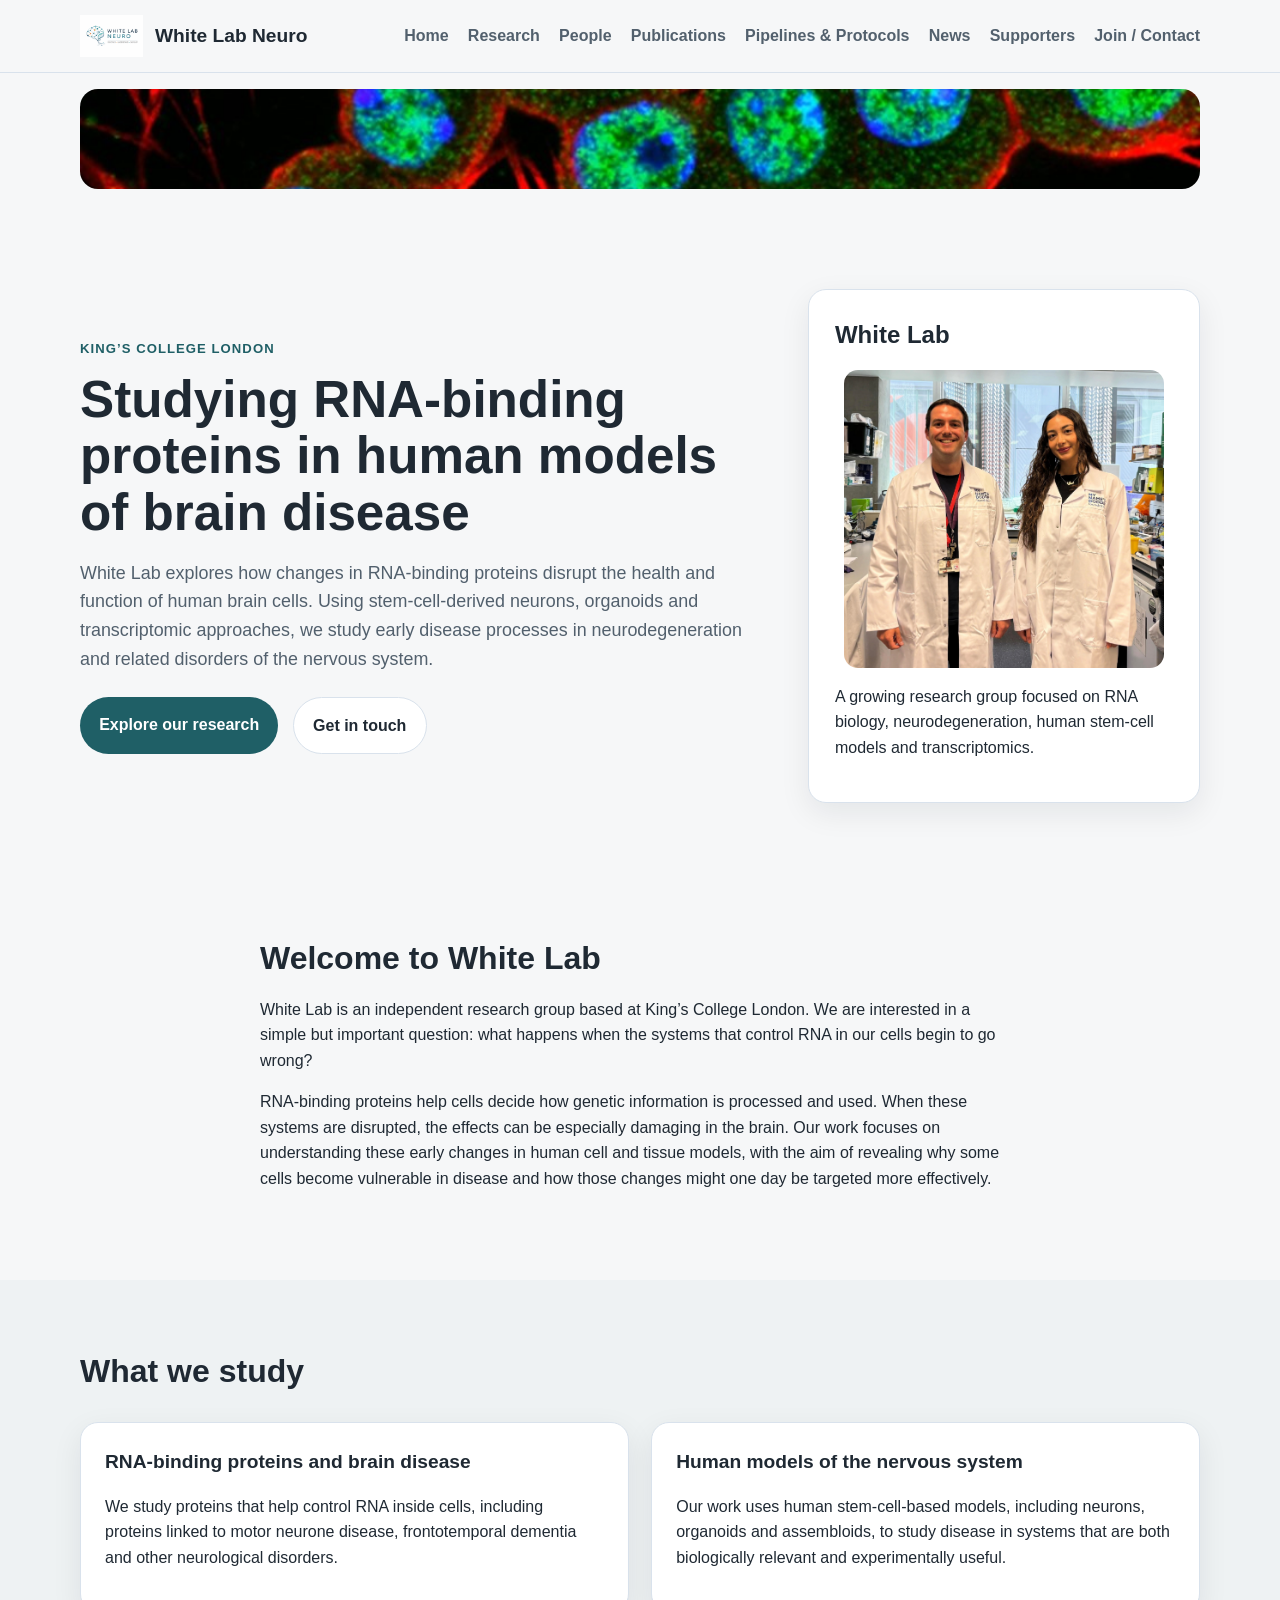
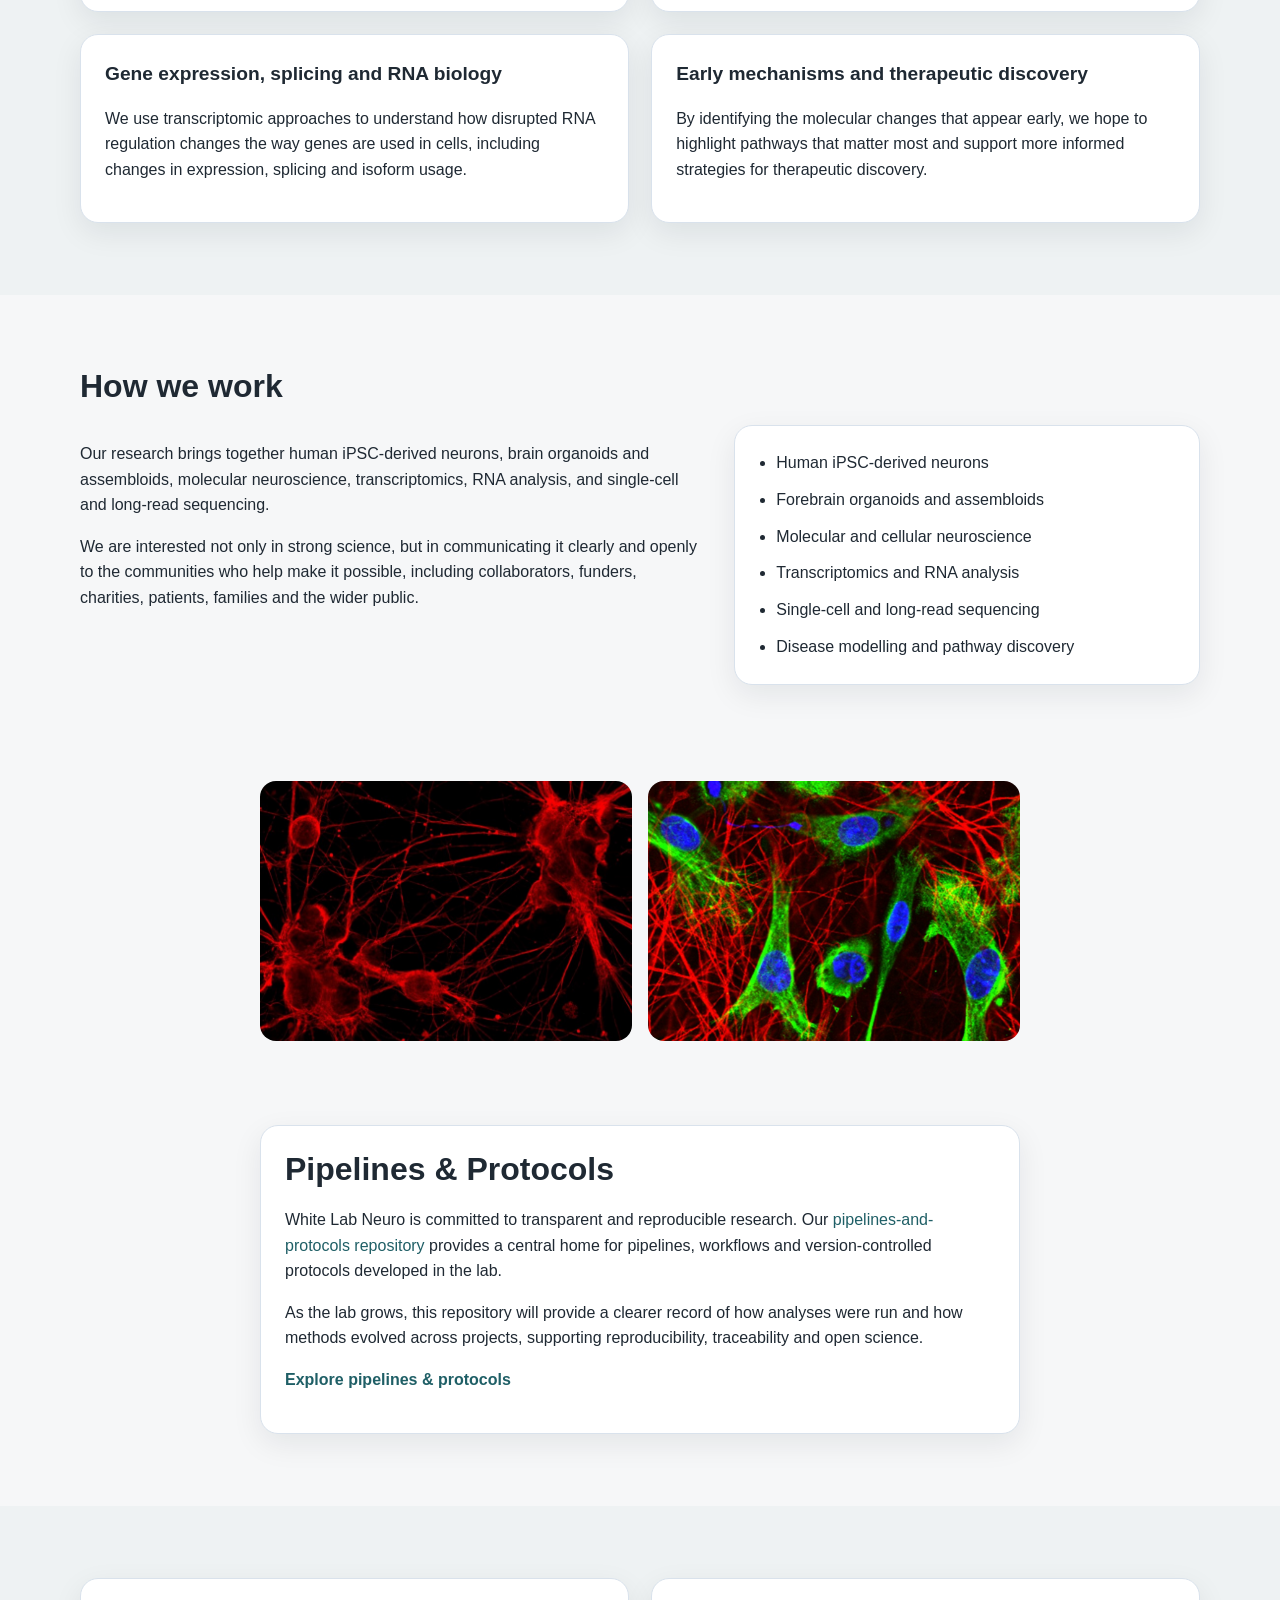
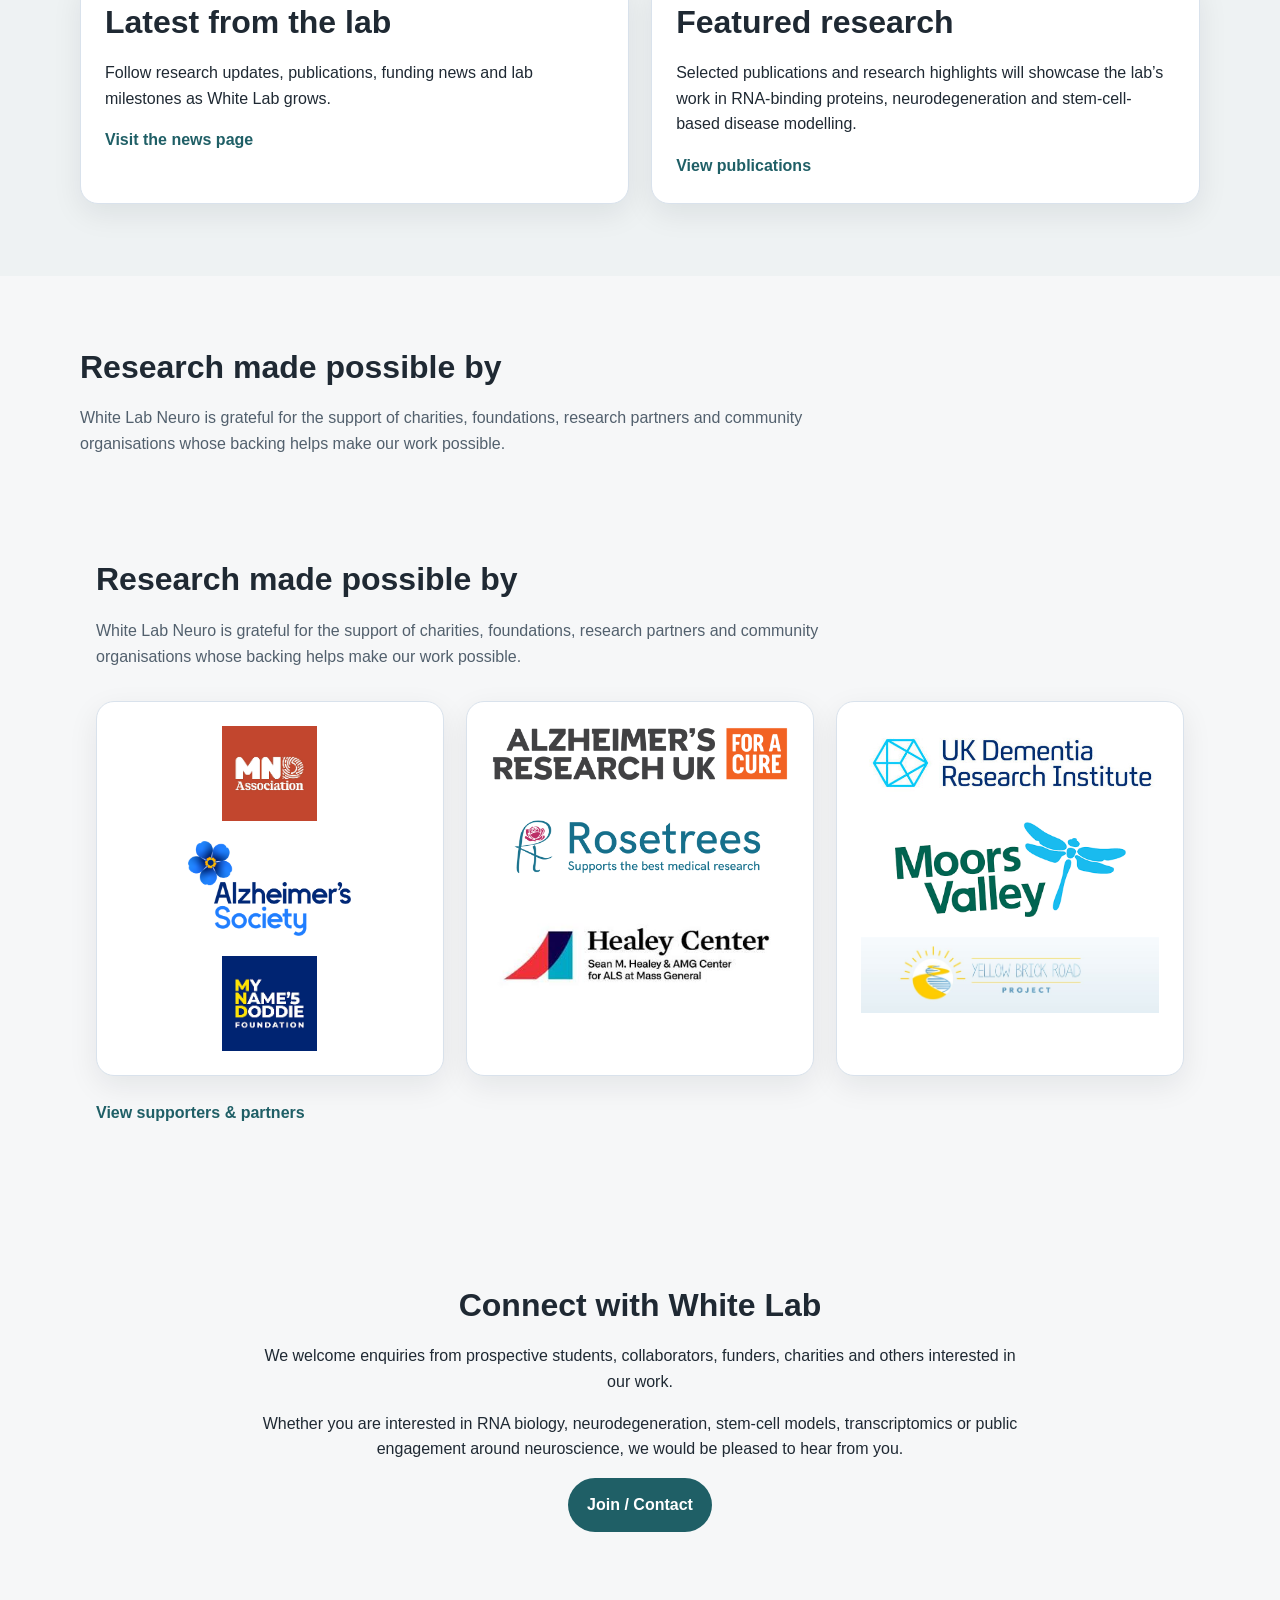
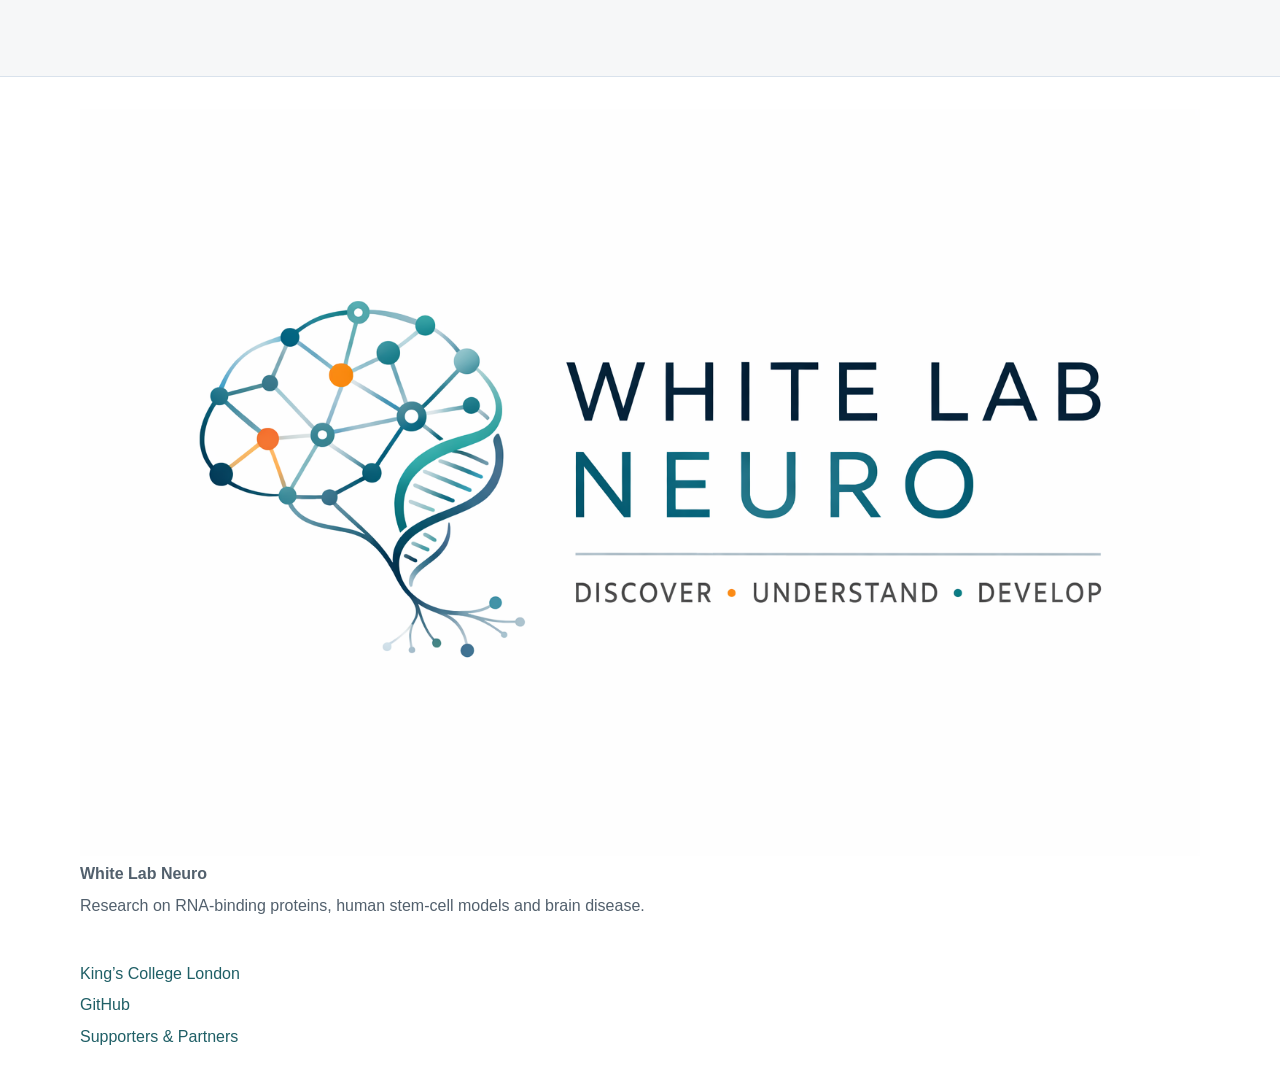
==== index.html @ 70daa415 "Update index.html" ====
<!DOCTYPE html>
<html lang="en">
<head>
  <meta charset="utf-8">
  <meta name="viewport" content="width=device-width, initial-scale=1">
  <title>White Lab Neuro</title>
  <meta name="description" content="White Lab Neuro at King's College London studies RNA-binding proteins, human stem-cell models, transcriptomics, and brain disease.">
  <link rel="stylesheet" href="style.css">
  <link rel="canonical" href="https://whitelabneuro.com/">
</head>
<body>
  <header class="site-header">
    <div class="container header-inner">
      <a class="site-title site-brand" href="/">
  <img src="images/logos/white-lab-neuro-logo.png" alt="White Lab Neuro logo" class="site-logo">
  <span>White Lab Neuro</span>
</a>
      <nav class="site-nav" aria-label="Main navigation">
        <ul>
          <li><a href="/">Home</a></li>
          <li><a href="research.html">Research</a></li>
          <li><a href="people.html">People</a></li>
          <li><a href="publications.html">Publications</a></li>
          <li><a href="pipelines.html">Pipelines &amp; Protocols</a></li>
          <li><a href="news.html">News</a></li>
          <li><a href="supporters.html">Supporters</a></li>
          <li><a href="contact.html">Join / Contact</a></li>
        </ul>
      </nav>
    </div>
  </header>

  <main>
    <section class="section page-banner-section">
  <div class="container">
    <img src="images/page-images/common-banner-neurons.jpg" alt="Microscopy banner image of human neurons" class="page-banner-image">
  </div>
</section>
    
    <section class="hero">
      <div class="container hero-grid">
        <div class="hero-text">
          <p class="eyebrow">King’s College London</p>
          <h1>Studying RNA-binding proteins in human models of brain disease</h1>
          <p class="lead">
            White Lab explores how changes in RNA-binding proteins disrupt the health and function
            of human brain cells. Using stem-cell-derived neurons, organoids and transcriptomic
            approaches, we study early disease processes in neurodegeneration and related disorders
            of the nervous system.
          </p>
          <div class="hero-actions">
            <a class="button button-primary" href="research.html">Explore our research</a>
            <a class="button button-secondary" href="contact.html">Get in touch</a>
          </div>
        </div>
        <div class="hero-card">
          <h2>White Lab</h2>

          <div class="hero-photo-wrap">
           <img src="images/home/Team-photo.JPG" alt="Picture of the team 2025" class="hero-photo">
          </div>
          
          <p>
            A growing research group focused on RNA biology, neurodegeneration, human stem-cell
            models and transcriptomics.
          </p>
        </div>
      </div>
    </section>

    <section class="section">
      <div class="container narrow">
        <h2>Welcome to White Lab</h2>
        <p>
          White Lab is an independent research group based at King’s College London. We are
          interested in a simple but important question: what happens when the systems that control
          RNA in our cells begin to go wrong?
        </p>
        <p>
          RNA-binding proteins help cells decide how genetic information is processed and used.
          When these systems are disrupted, the effects can be especially damaging in the brain.
          Our work focuses on understanding these early changes in human cell and tissue models,
          with the aim of revealing why some cells become vulnerable in disease and how those
          changes might one day be targeted more effectively.
        </p>
      </div>
    </section>

    <section class="section section-alt">
      <div class="container">
        <h2>What we study</h2>
        <div class="card-grid">
          <article class="card">
            <h3>RNA-binding proteins and brain disease</h3>
            <p>
              We study proteins that help control RNA inside cells, including proteins linked to
              motor neurone disease, frontotemporal dementia and other neurological disorders.
            </p>
          </article>

          <article class="card">
            <h3>Human models of the nervous system</h3>
            <p>
              Our work uses human stem-cell-based models, including neurons, organoids and
              assembloids, to study disease in systems that are both biologically relevant and
              experimentally useful.
            </p>
          </article>

          <article class="card">
            <h3>Gene expression, splicing and RNA biology</h3>
            <p>
              We use transcriptomic approaches to understand how disrupted RNA regulation changes
              the way genes are used in cells, including changes in expression, splicing and
              isoform usage.
            </p>
          </article>

          <article class="card">
            <h3>Early mechanisms and therapeutic discovery</h3>
            <p>
              By identifying the molecular changes that appear early, we hope to highlight pathways
              that matter most and support more informed strategies for therapeutic discovery.
            </p>
          </article>
        </div>
      </div>
    </section>

    <section class="section">
      <div class="container">
        <h2>How we work</h2>
        <div class="two-column">
          <div>
            <p>
              Our research brings together human iPSC-derived neurons, brain organoids and
              assembloids, molecular neuroscience, transcriptomics, RNA analysis, and single-cell
              and long-read sequencing.
            </p>
            <p>
              We are interested not only in strong science, but in communicating it clearly and
              openly to the communities who help make it possible, including collaborators,
              funders, charities, patients, families and the wider public.
            </p>
          </div>
          <div class="feature-list">
            <ul>
              <li>Human iPSC-derived neurons</li>
              <li>Forebrain organoids and assembloids</li>
              <li>Molecular and cellular neuroscience</li>
              <li>Transcriptomics and RNA analysis</li>
              <li>Single-cell and long-read sequencing</li>
              <li>Disease modelling and pathway discovery</li>
            </ul>
          </div>
        </div>
      </div>
    </section>

<section class="section page-image-section">
  <div class="container narrow">
    <div class="page-image-grid">
      <img src="images/page-images/Motor-neurons.jpg" alt="Fluorescence microscopy image of motor neurons">
      <img src="images/page-images/Astrocytes.jpg" alt="Fluorescence microscopy image of astrocytes">
    </div>
  </div>
</section>
    
    <section class="section">
  <div class="container narrow">
    <div class="card">
      <h2>Pipelines &amp; Protocols</h2>
      <p>
        White Lab Neuro is committed to transparent and reproducible research. Our
        <a href="https://github.com/whitelabneuro/pipelines-and-protocols" target="_blank" rel="noopener noreferrer">pipelines-and-protocols repository</a>
        provides a central home for pipelines, workflows and version-controlled protocols
        developed in the lab.
      </p>
      <p>
        As the lab grows, this repository will provide a clearer record of how analyses were run
        and how methods evolved across projects, supporting reproducibility, traceability and
        open science.
      </p>
      <p>
        <a class="text-link" href="pipelines.html">Explore pipelines &amp; protocols</a>
      </p>
    </div>
  </div>
</section>
    
    <section class="section section-alt">
      <div class="container">
        <div class="split-highlight">
          <div>
            <h2>Latest from the lab</h2>
            <p>
              Follow research updates, publications, funding news and lab milestones as White Lab grows.
            </p>
            <a class="text-link" href="news.html">Visit the news page</a>
          </div>
          <div>
            <h2>Featured research</h2>
            <p>
              Selected publications and research highlights will showcase the lab’s work in
              RNA-binding proteins, neurodegeneration and stem-cell-based disease modelling.
            </p>
            <a class="text-link" href="publications.html">View publications</a>
          </div>
        </div>
      </div>
    </section>

<section class="section">
  <div class="container">
    <h2>Research made possible by</h2>
    <p class="supporters-intro">
      White Lab Neuro is grateful for the support of charities, foundations, research partners and
      community organisations whose backing helps make our work possible.
    </p>

<section class="section">
  <div class="container">
    <h2>Research made possible by</h2>
    <p class="supporters-intro">
      White Lab Neuro is grateful for the support of charities, foundations, research partners and
      community organisations whose backing helps make our work possible.
    </p>

    <div class="supporters-grid">
      <div class="supporter-card">
        <div class="logo-grid">
          <img src="images/logos/MND-Association.jpg" alt="MND Association logo">
          <img src="images/logos/Alzheimers-Society.jpg" alt="Alzheimer's Society logo">
          <img src="images/logos/My-Name5-Doddie-Foundation.jpg" alt="My Name'5 Doddie Foundation logo">
        </div>
      </div>

      <div class="supporter-card">
        <div class="logo-grid">
          <img src="images/logos/ARUK.jpg" alt="Alzheimer's Research UK logo">
          <img src="images/logos/Rosetrees-Trust.jpg" alt="Rosetrees Trust logo">
          <img src="images/logos/Healey-Center.jpg" alt="Sean M. Healey and AMG Center for ALS logo">
        </div>
      </div>

      <div class="supporter-card">
        <div class="logo-grid">
          <img src="images/logos/UKDRI.jpg" alt="UK Dementia Research Institute logo">
          <img src="images/logos/Moores-Valley.jpg" alt="Moores Valley Golf Club logo">
          <img src="images/logos/YBRP.jpg" alt="Yellow Brick Road Project logo">
        </div>
      </div>
    </div>

    <p class="supporters-link">
      <a class="text-link" href="supporters.html">View supporters &amp; partners</a>
    </p>
  </div>
</section>

<section class="section callout">
      <div class="container narrow">
        <h2>Connect with White Lab</h2>
        <p>
          We welcome enquiries from prospective students, collaborators, funders, charities and
          others interested in our work.
        </p>
        <p>
          Whether you are interested in RNA biology, neurodegeneration, stem-cell models,
          transcriptomics or public engagement around neuroscience, we would be pleased to hear
          from you.
        </p>
        <a class="button button-primary" href="contact.html">Join / Contact</a>
      </div>
    </section>
  </main>

  <footer class="site-footer">
    <div class="container footer-inner">
      <div>
  <img src="images/logos/white-lab-neuro-logo.png" alt="White Lab Neuro logo" class="footer-logo">
  <p class="footer-title">White Lab Neuro</p>
  <p>Research on RNA-binding proteins, human stem-cell models and brain disease.</p>
</div>
      <div>
        <p><a href="https://www.kcl.ac.uk/" target="_blank" rel="noopener noreferrer">King’s College London</a></p>
        <p><a href="https://github.com/whitelabneuro/pipelines-and-protocols" target="_blank" rel="noopener noreferrer">GitHub</a></p>
        <p><a href="supporters.html">Supporters &amp; Partners</a></p>
      </div>
    </div>
  </footer>
  
  <script>
  if (window.location.pathname.endsWith('/index.html')) {
    window.location.replace('/');
  }
</script>
</body>
</html>
---- style.css ----
*,
*::before,
*::after {
  box-sizing: border-box;
}

:root {
  --bg: #f6f7f8;
  --surface: #ffffff;
  --surface-alt: #eef2f3;
  --text: #1f2933;
  --muted: #52606d;
  --border: #d9e2ec;
  --accent: #1f5f66;
  --accent-dark: #16474c;
  --shadow: 0 10px 30px rgba(15, 23, 42, 0.08);
  --radius: 18px;
  --max-width: 1120px;
}

html {
  scroll-behavior: smooth;
}

body {
  margin: 0;
  font-family: Arial, Helvetica, sans-serif;
  color: var(--text);
  background: var(--bg);
  line-height: 1.6;
}

img {
  max-width: 100%;
  display: block;
}

a {
  color: var(--accent);
  text-decoration: none;
}

a:hover {
  text-decoration: underline;
}

.container {
  width: min(var(--max-width), calc(100% - 2rem));
  margin: 0 auto;
}

.narrow {
  width: min(760px, 100%);
}

.site-header {
  background: rgba(246, 247, 248, 0.94);
  border-bottom: 1px solid var(--border);
  position: sticky;
  top: 0;
  backdrop-filter: blur(8px);
  z-index: 50;
}

.header-inner {
  display: flex;
  justify-content: space-between;
  align-items: center;
  gap: 1rem;
  min-height: 72px;
}

.site-title {
  font-size: 1.2rem;
  font-weight: 700;
  color: var(--text);
}

.site-title:hover {
  text-decoration: none;
}

.site-nav ul {
  list-style: none;
  display: flex;
  flex-wrap: wrap;
  gap: 1.2rem;
  margin: 0;
  padding: 0;
}

.site-nav a {
  color: var(--muted);
  font-weight: 600;
}

.site-nav a:hover {
  color: var(--accent);
  text-decoration: none;
}

.hero {
  padding: 5rem 0 4rem;
}

.hero-grid {
  display: grid;
  grid-template-columns: 1.6fr 0.9fr;
  gap: 2rem;
  align-items: center;
}

.eyebrow {
  margin: 0 0 0.8rem;
  text-transform: uppercase;
  letter-spacing: 0.08em;
  font-size: 0.82rem;
  color: var(--accent);
  font-weight: 700;
}

.hero h1 {
  margin: 0 0 1rem;
  font-size: clamp(2.2rem, 4vw, 4rem);
  line-height: 1.1;
}

.lead {
  font-size: 1.12rem;
  color: var(--muted);
  max-width: 760px;
}

.hero-actions {
  display: flex;
  flex-wrap: wrap;
  gap: 0.9rem;
  margin-top: 1.5rem;
}

.hero-small {
  padding: 2.5rem 0 2rem;
}

.button {
  display: inline-block;
  padding: 0.9rem 1.2rem;
  border-radius: 999px;
  font-weight: 700;
  transition: 0.2s ease;
}

.button:hover {
  text-decoration: none;
  transform: translateY(-1px);
}

.button-primary {
  background: var(--accent);
  color: #ffffff;
}

.button-primary:hover {
  background: var(--accent-dark);
}

.button-secondary {
  background: var(--surface);
  border: 1px solid var(--border);
  color: var(--text);
}

.hero-card,
.card,
.feature-list,
.split-highlight > div {
  background: var(--surface);
  border: 1px solid var(--border);
  border-radius: var(--radius);
  box-shadow: var(--shadow);
}

.hero-card {
  padding: 1.6rem;
}

.hero-card h2 {
  margin-top: 0;
  margin-bottom: 0.75rem;
}

.section {
  padding: 4.5rem 0;
}

.section-alt {
  background: var(--surface-alt);
}

.section h2 {
  margin-top: 0;
  margin-bottom: 1.2rem;
  font-size: 2rem;
  line-height: 1.2;
}

.card-grid {
  display: grid;
  grid-template-columns: repeat(2, minmax(0, 1fr));
  gap: 1.4rem;
  margin-top: 2rem;
}

.card {
  padding: 1.5rem;
}

.card h3 {
  margin-top: 0;
  margin-bottom: 0.75rem;
  font-size: 1.2rem;
}

.two-column {
  display: grid;
  grid-template-columns: 1.2fr 0.9fr;
  gap: 2rem;
  align-items: start;
}

.feature-list {
  padding: 1.5rem;
}

.feature-list ul {
  margin: 0;
  padding-left: 1.1rem;
}

.feature-list li + li {
  margin-top: 0.7rem;
}

.split-highlight {
  display: grid;
  grid-template-columns: repeat(2, minmax(0, 1fr));
  gap: 1.4rem;
}

.split-highlight > div {
  padding: 1.5rem;
}

.text-link {
  font-weight: 700;
}

.callout {
  text-align: center;
}

.site-footer {
  border-top: 1px solid var(--border);
  background: var(--surface);
  padding: 2rem 0;
}

.footer-inner {
  display: flex;
  justify-content: space-between;
  gap: 2rem;
  flex-wrap: wrap;
}

.footer-title {
  font-weight: 700;
  margin-top: 0;
  margin-bottom: 0.4rem;
}

.site-footer p {
  margin: 0.35rem 0;
  color: var(--muted);
}

main .narrow p {
  margin-bottom: 1rem;
}

.publication-card {
  display: flex;
  flex-direction: column;
  height: 100%;
}

.publication-image-wrap {
  width: 100%;
  margin-bottom: 0.4rem;
  padding: 0;
  background: transparent;
  border: none;
  border-radius: 0;
}

.publication-image {
  width: 100%;
  height: 120px;
  object-fit: contain;
  display: block;
  background: transparent;
  border: none;
  border-radius: 0;
}

.publication-top {
  display: block;
}

.publication-middle {
  flex-grow: 1;
  display: flex;
  align-items: center;
  justify-content: center;
  margin: 0.75rem 0 1rem;
}

.publication-figure {
  width: 100%;
  max-height: 220px;
  object-fit: contain;
  display: block;
  background: transparent;
  border: none;
  border-radius: 0;
}

.publication-bottom {
  margin-top: auto;
}

.publication-link {
  margin: 0;
  padding-top: 0.4rem;
}

.hero-photo-wrap {
  margin: 1rem 0 1rem;
}

.hero-photo {
  width: 100%;
  max-width: 320px;
  height: auto;
  display: block;
  margin: 0 auto;
  border-radius: 14px;
}

.page-banner-section {
  padding-top: 1rem;
  padding-bottom: 1.25rem;
}

.page-banner-image {
  display: block;
  width: 100%;
  height: 100px;
  object-fit: cover;
  border-radius: 18px;
}

.page-image-section {
  padding-top: 1.5rem;
  padding-bottom: 0.75rem;
}

.page-image-grid {
  display: grid;
  grid-template-columns: repeat(2, minmax(0, 1fr));
  gap: 1rem;
}

.page-image-grid img {
  display: block;
  width: 100%;
  height: 260px;
  object-fit: cover;
  border-radius: 16px;
}

@media (max-width: 700px) {
  .page-banner-image {
    height: 80px;
  }

  .page-image-grid {
    grid-template-columns: 1fr;
    gap: 0.85rem;
  }

  .page-image-grid img {
    height: 160px;
    object-fit: cover;
  }
}

@media (max-width: 900px) {
  .hero-grid,
  .two-column,
  .split-highlight,
  .card-grid {
    grid-template-columns: 1fr;
  }

  .header-inner {
    align-items: flex-start;
    flex-direction: column;
    padding: 1rem 0;
  }

  .site-nav ul {
    gap: 0.9rem;
  }

  .hero {
    padding-top: 3.5rem;
  }
}

.supporters-intro {
  max-width: 820px;
  color: var(--muted);
  margin-bottom: 2rem;
}

.supporters-grid {
  display: grid;
  grid-template-columns: repeat(3, minmax(0, 1fr));
  gap: 1.4rem;
}

.supporter-card {
  background: var(--surface);
  border: 1px solid var(--border);
  border-radius: var(--radius);
  box-shadow: var(--shadow);
  padding: 1.5rem;
}

.logo-grid {
  display: grid;
  grid-template-columns: 1fr;
  gap: 1.25rem;
  align-items: center;
  justify-items: center;
}

.logo-grid img {
  max-width: 100%;
  max-height: 95px;
  width: auto;
  height: auto;
  object-fit: contain;
  margin: 0 auto;
}

.supporters-link {
  margin-top: 1.5rem;
}

@media (max-width: 900px) {
  .supporters-grid {
    grid-template-columns: 1fr;
  }
}

.logo-panel {
  display: grid;
  grid-template-columns: repeat(auto-fit, minmax(220px, 1fr));
  gap: 1.5rem;
  align-items: center;
}

.logo-panel img {
  max-width: 100%;
  max-height: 120px;
  width: auto;
  height: auto;
  object-fit: contain;
  margin: 0 auto;
}

.support-story {
  display: grid;
  grid-template-columns: 280px 1fr;
  gap: 1.5rem;
  align-items: center;
  background: var(--surface);
  border: 1px solid var(--border);
  border-radius: var(--radius);
  box-shadow: var(--shadow);
  padding: 1.5rem;
}

.support-story-image img {
  width: 100%;
  height: auto;
  border-radius: 14px;
}

.support-story-text h2 {
  margin-top: 0;
  margin-bottom: 0.8rem;
}

.support-story-text p:last-child {
  margin-bottom: 0;
}

@media (max-width: 700px) {
  .support-story {
    grid-template-columns: 1fr;
  }
}

.site-brand {
  display: inline-flex;
  align-items: center;
  gap: 0.75rem;
}

.site-brand:hover {
  text-decoration: none;
}

.site-logo {
  height: 42px;
  width: auto;
  display: block;
}

.site-brand span {
  font-size: 1.2rem;
  font-weight: 700;
  color: var(--text);
}
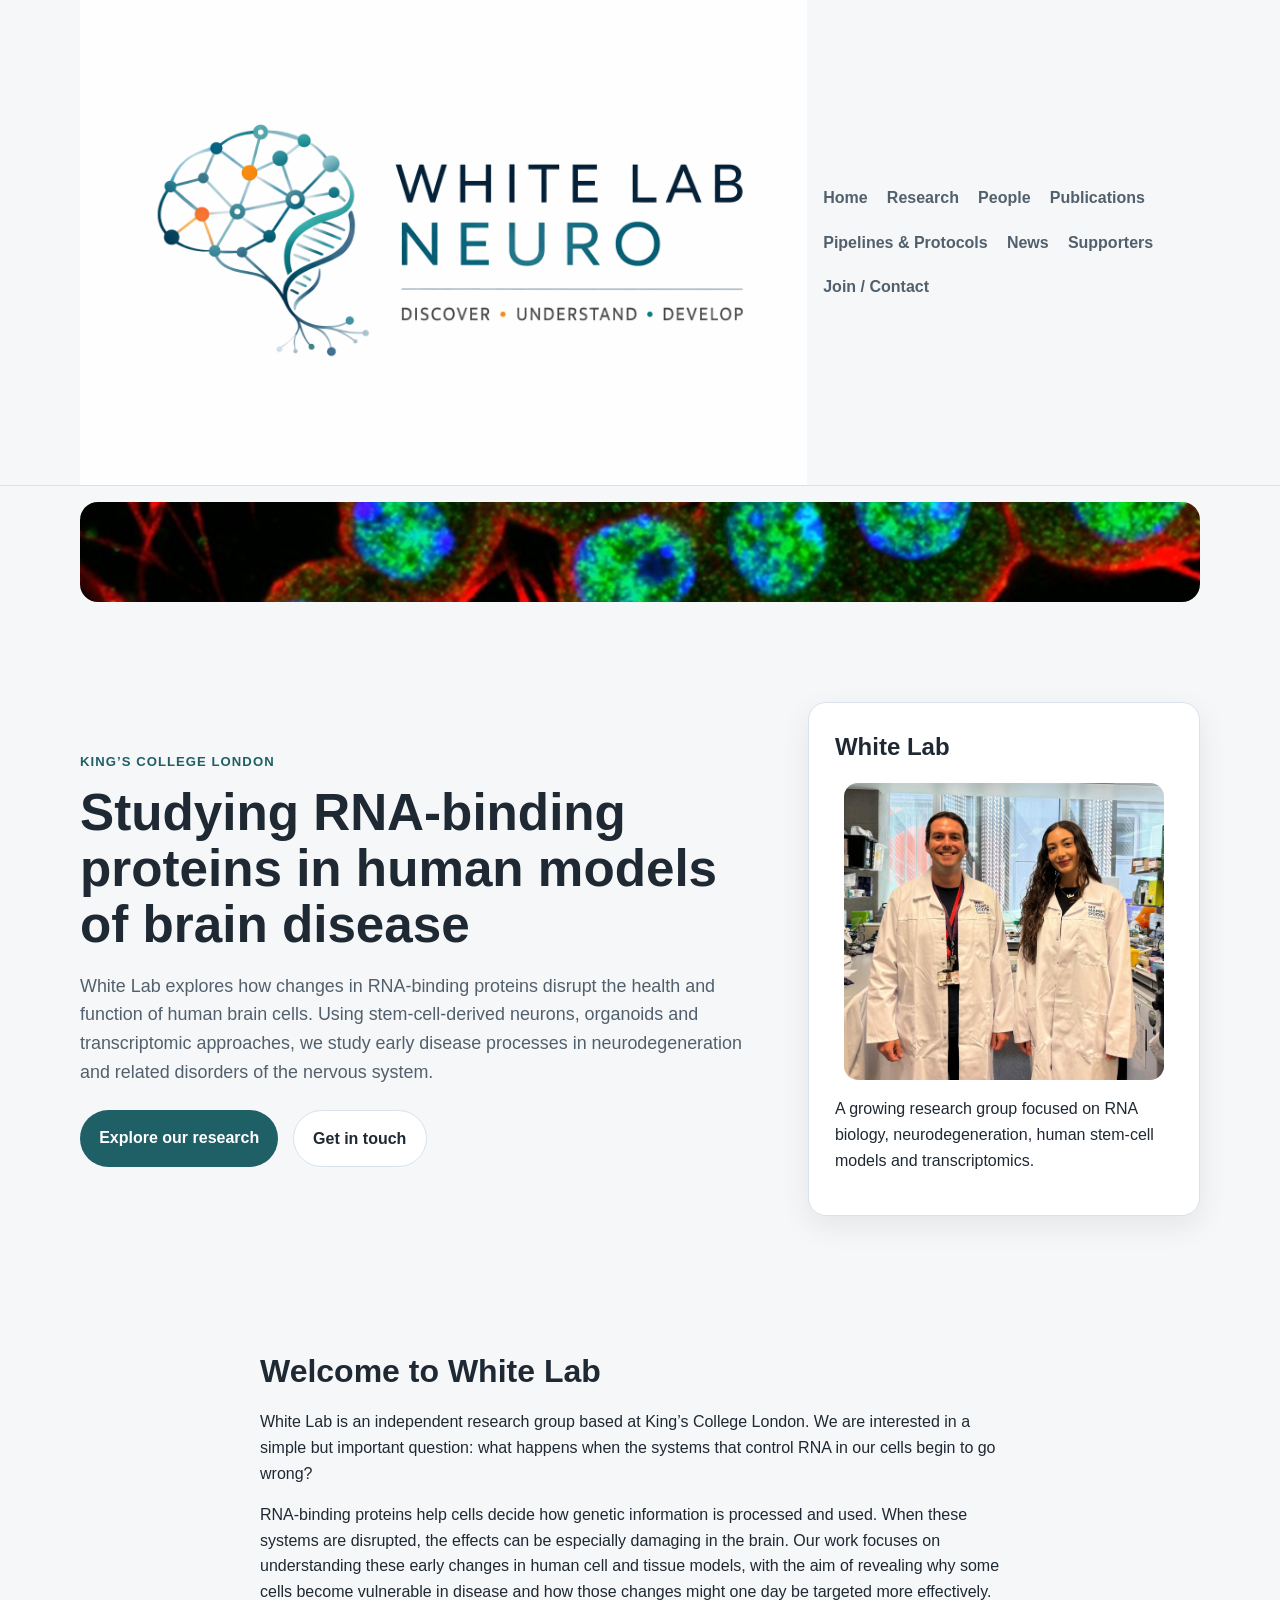
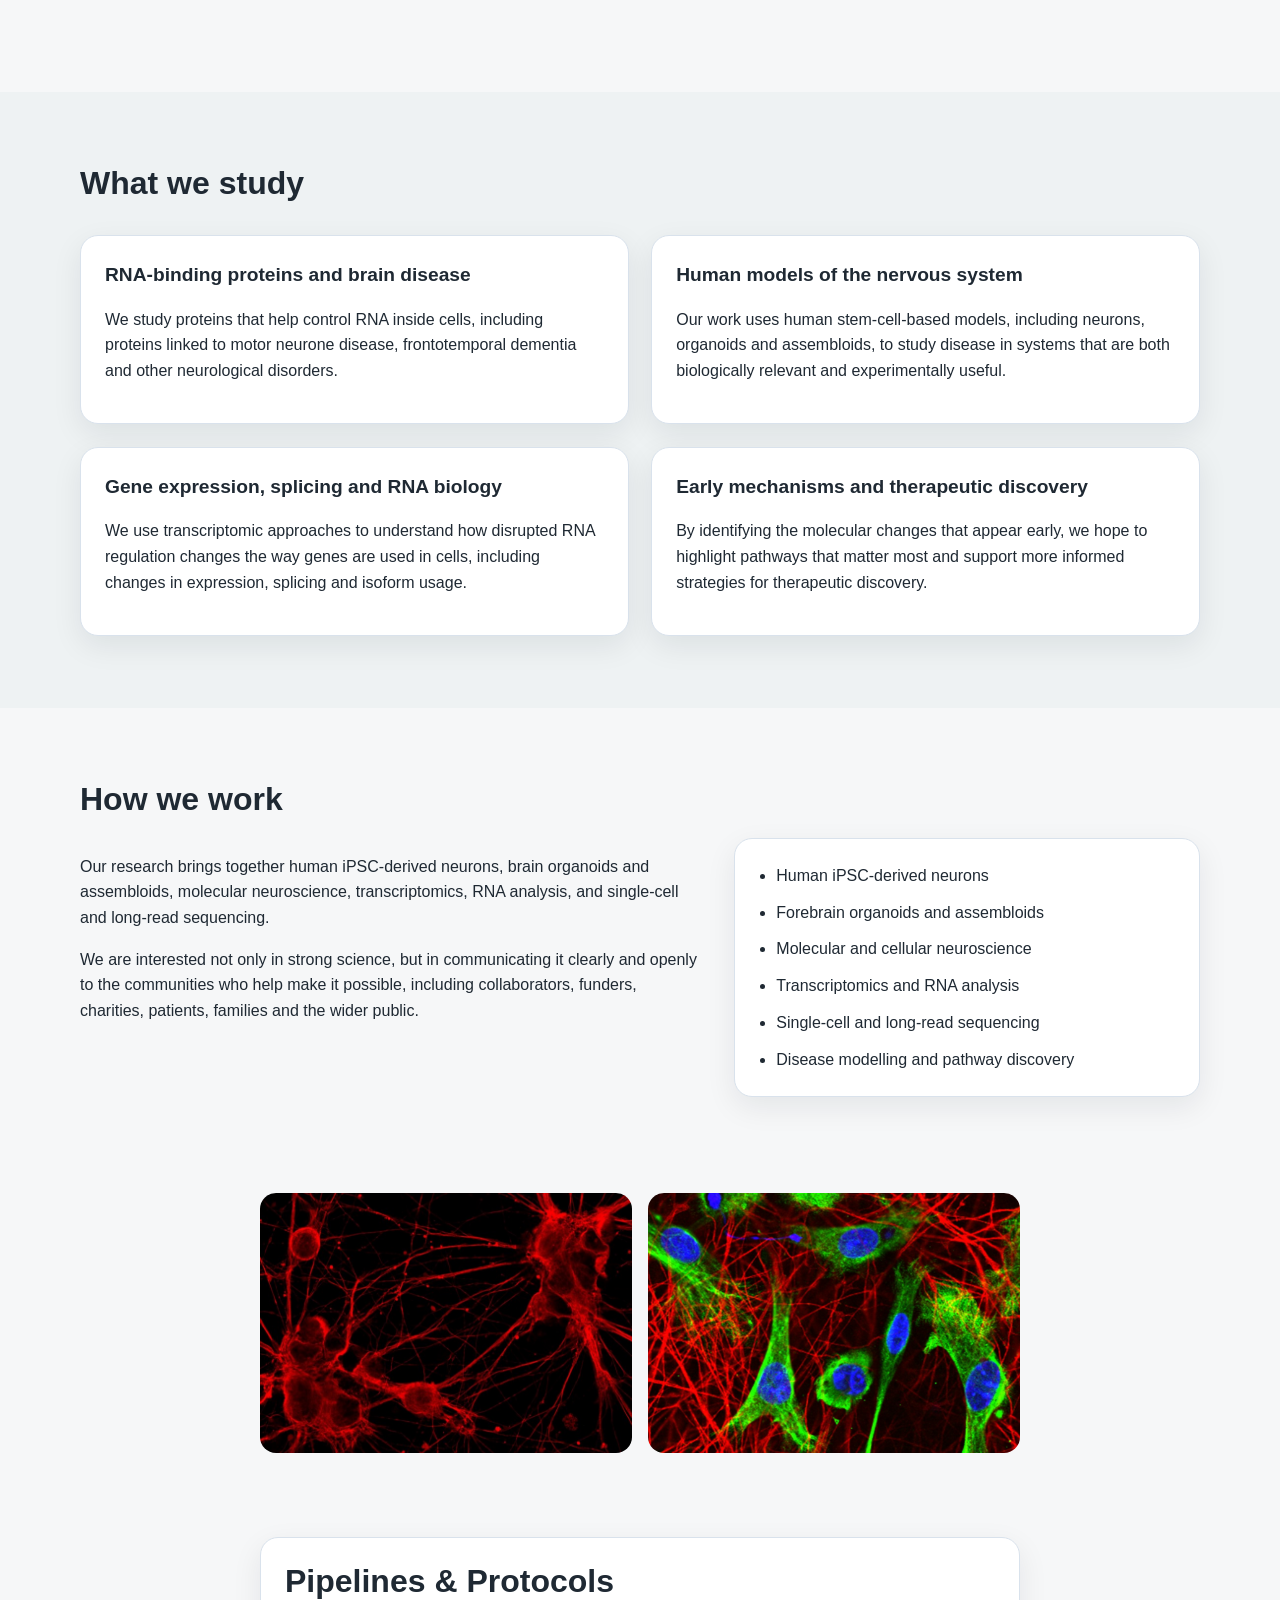
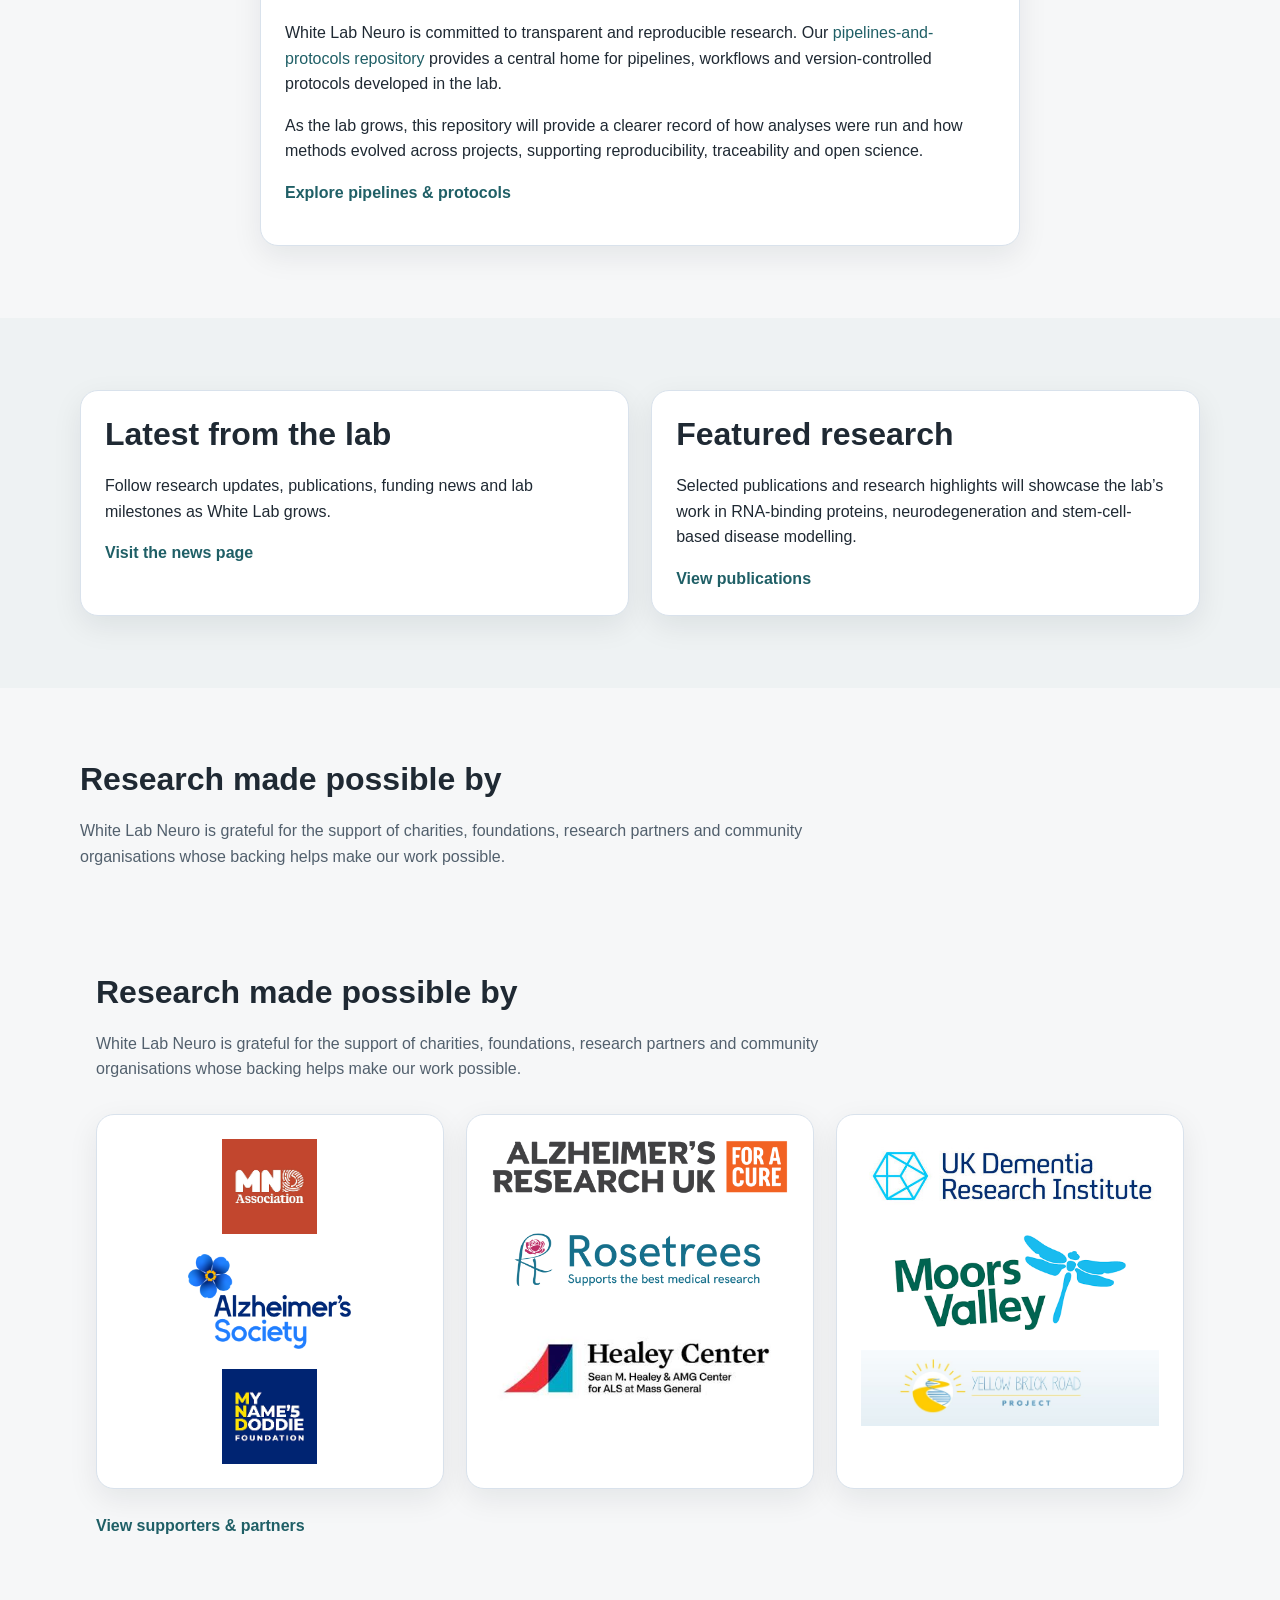
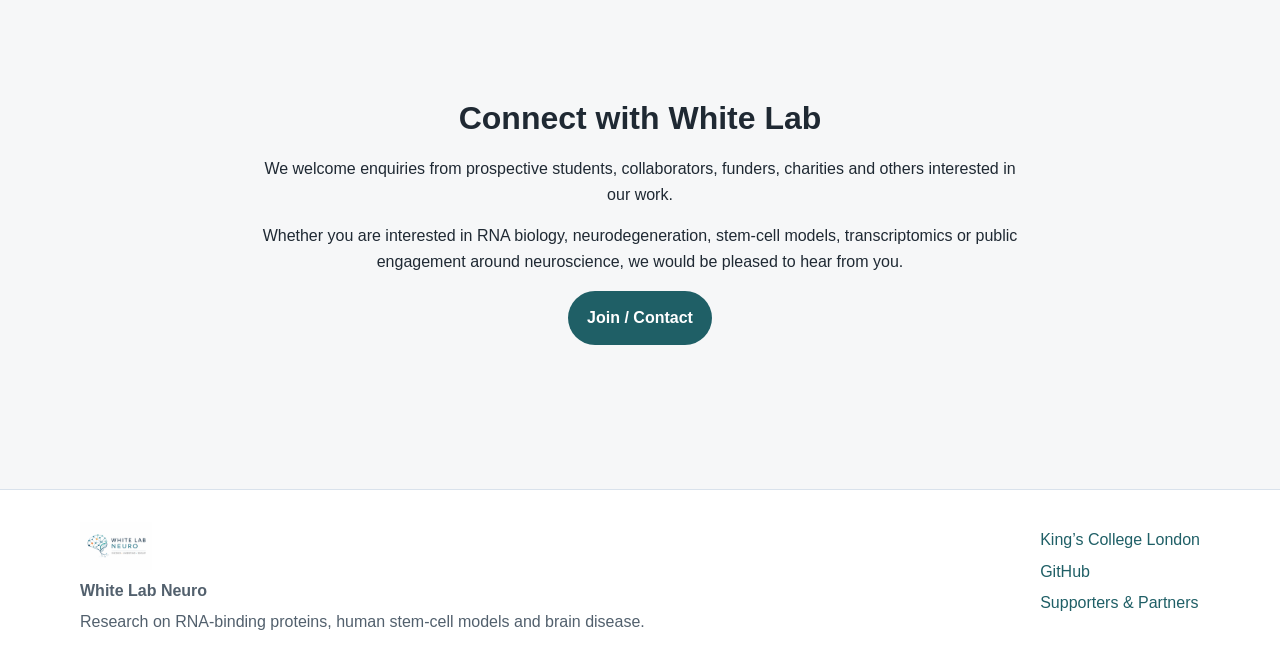
==== commit 409d6f13: "Update index.html" ====
--- a/index.html
+++ b/index.html
@@ -12,8 +12,7 @@
   <header class="site-header">
     <div class="container header-inner">
       <a class="site-title site-brand" href="/">
-  <img src="images/logos/white-lab-neuro-logo.png" alt="White Lab Neuro logo" class="site-logo">
-  <span>White Lab Neuro</span>
+  <img src="images/logos/white-lab-neuro-logo.png" alt="White Lab Neuro logo" class="site-logo-full">
 </a>
       <nav class="site-nav" aria-label="Main navigation">
         <ul>
--- a/style.css
+++ b/style.css
@@ -544,3 +544,9 @@
   font-weight: 700;
   color: var(--text);
 }
+
+.footer-logo {
+  height: 48px;
+  width: auto;
+  margin-bottom: 0.5rem;
+}
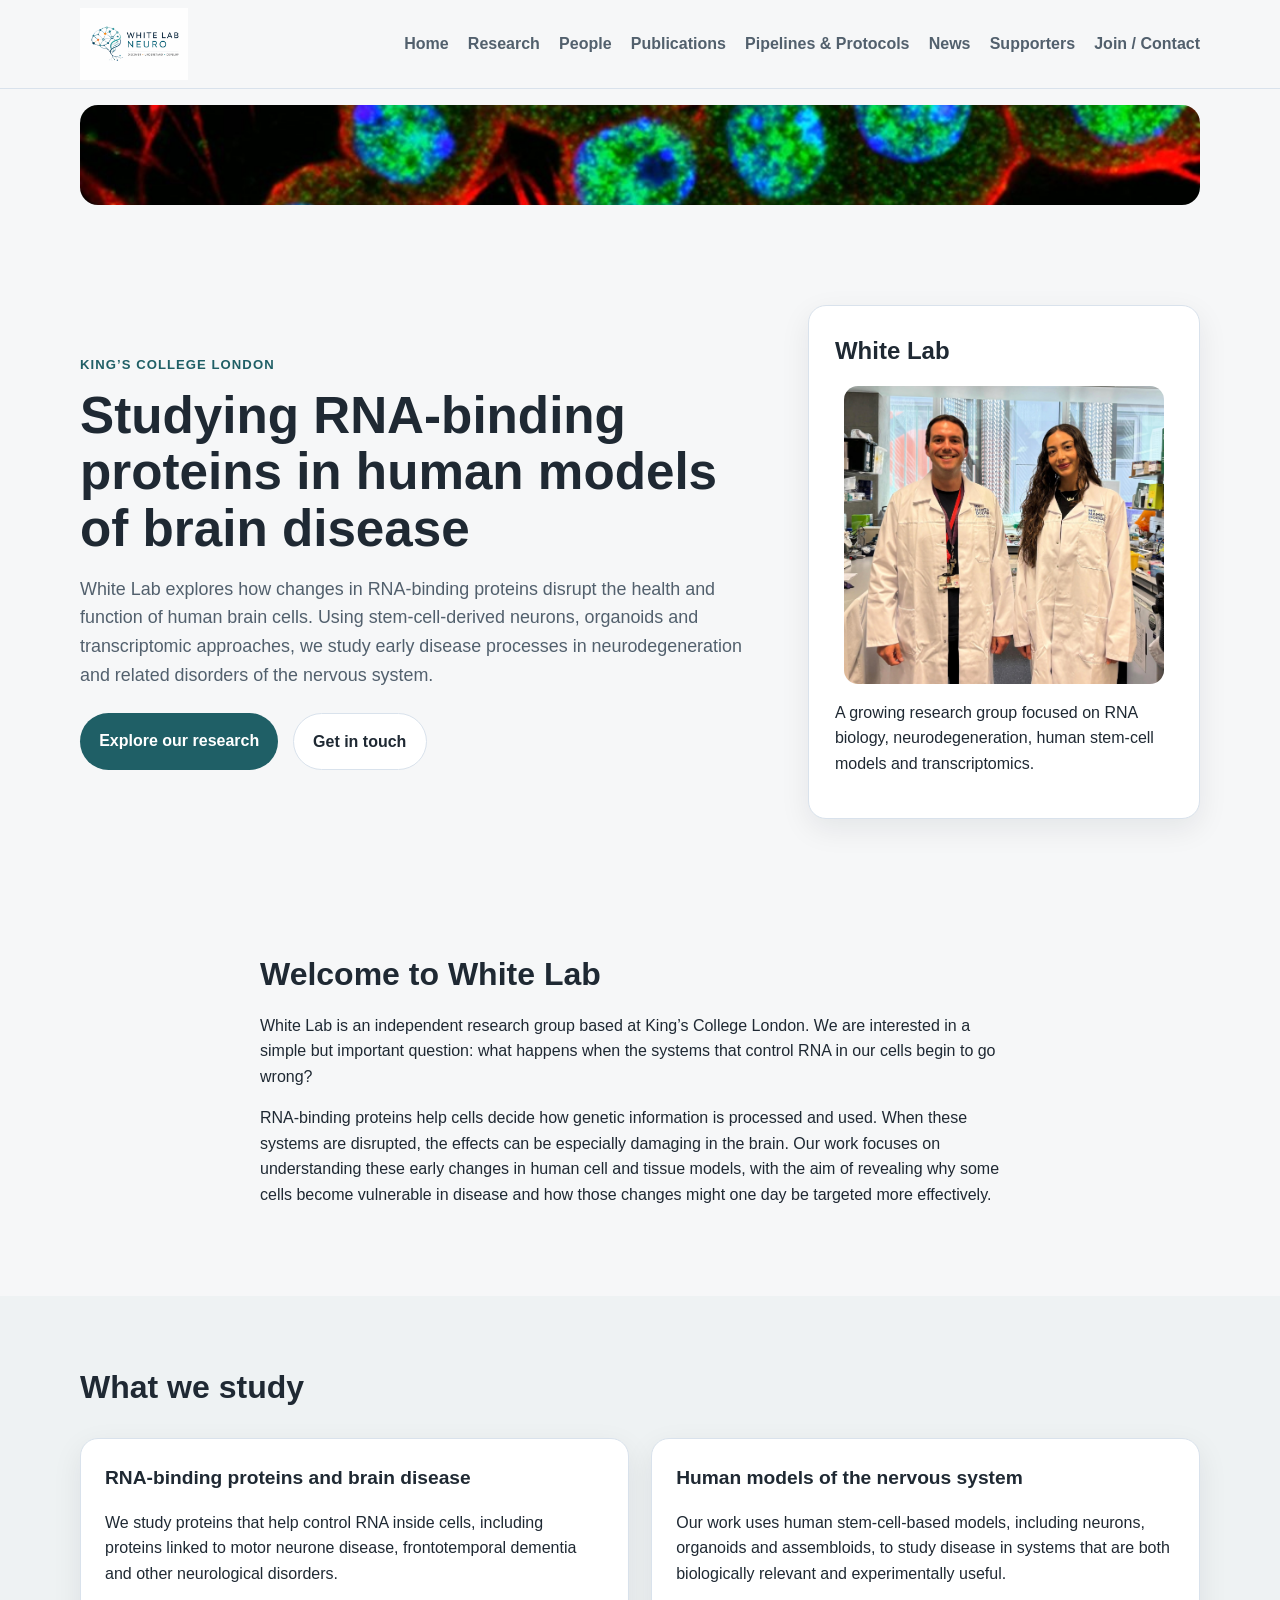
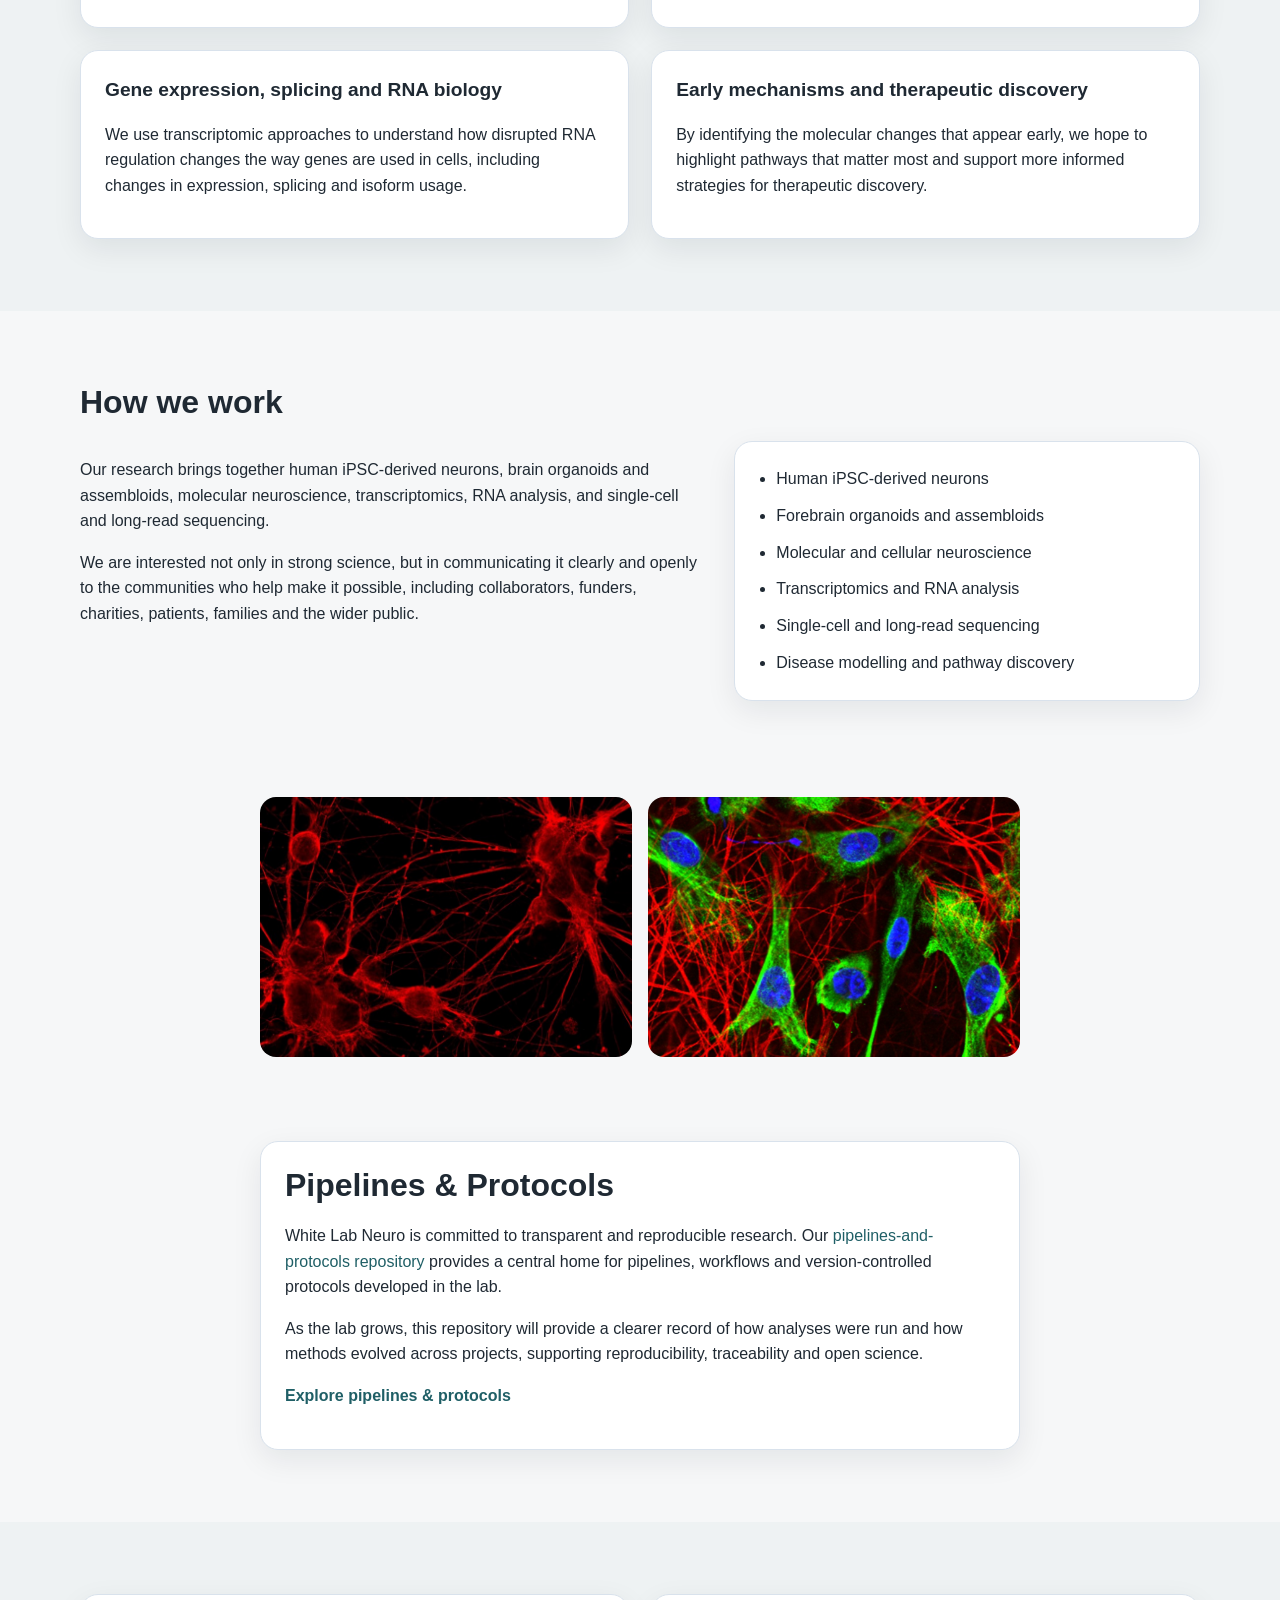
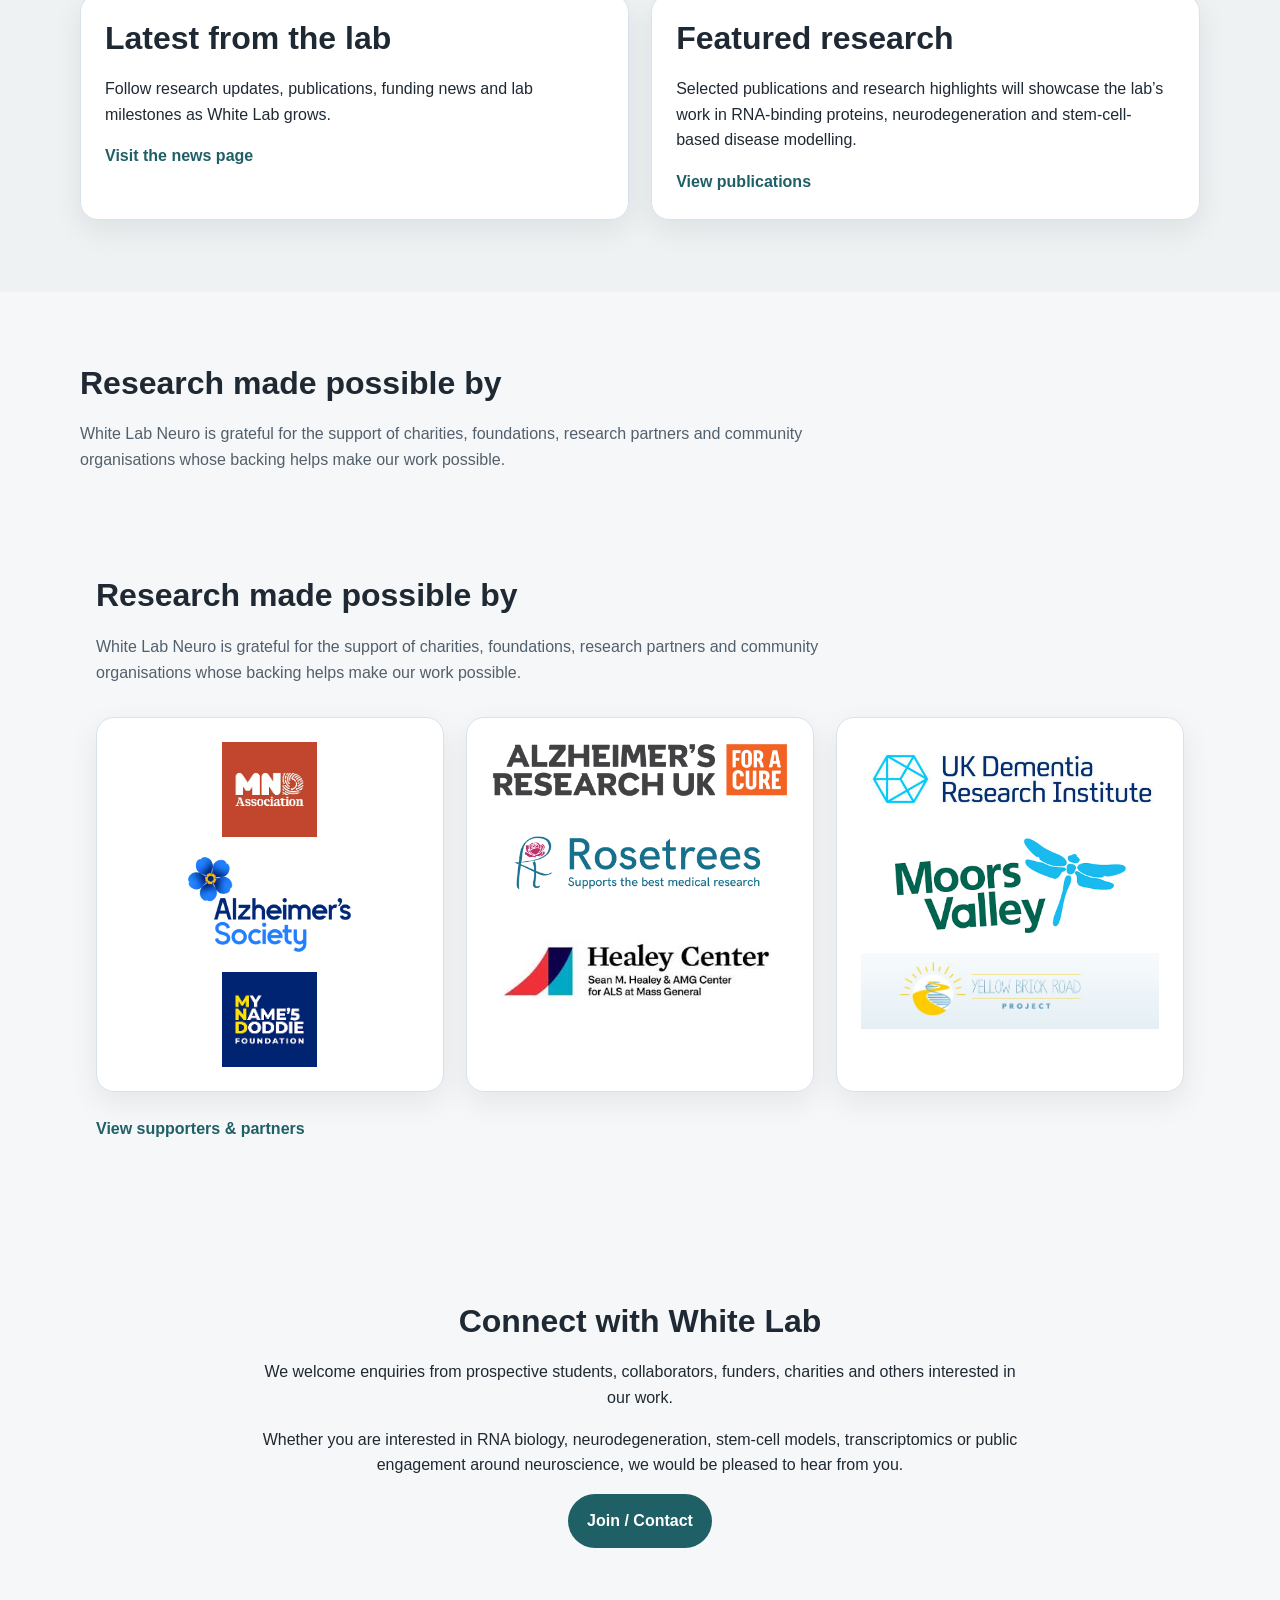
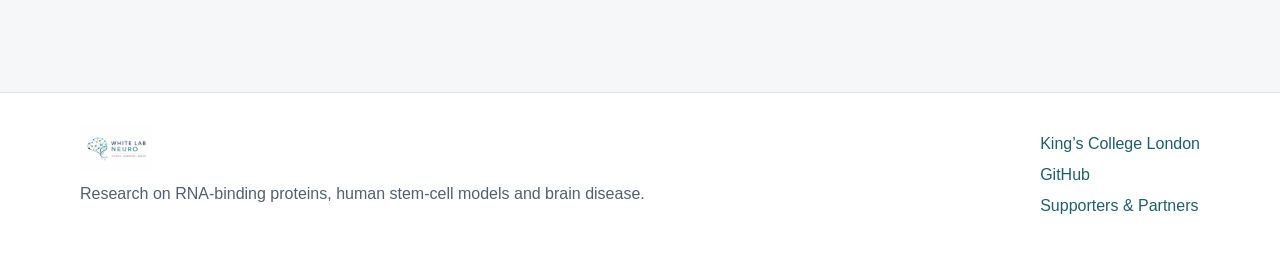
==== commit 82f88a93: "Update index.html" ====
--- a/index.html
+++ b/index.html
@@ -278,7 +278,6 @@
     <div class="container footer-inner">
       <div>
   <img src="images/logos/white-lab-neuro-logo.png" alt="White Lab Neuro logo" class="footer-logo">
-  <p class="footer-title">White Lab Neuro</p>
   <p>Research on RNA-binding proteins, human stem-cell models and brain disease.</p>
 </div>
       <div>
--- a/style.css
+++ b/style.css
@@ -67,7 +67,7 @@
   justify-content: space-between;
   align-items: center;
   gap: 1rem;
-  min-height: 72px;
+  min-height: 88px;
 }
 
 .site-title {
@@ -526,23 +526,16 @@
 .site-brand {
   display: inline-flex;
   align-items: center;
-  gap: 0.75rem;
 }
 
 .site-brand:hover {
   text-decoration: none;
 }
 
-.site-logo {
-  height: 42px;
+.site-logo-full {
+  height: 72px;
   width: auto;
   display: block;
-}
-
-.site-brand span {
-  font-size: 1.2rem;
-  font-weight: 700;
-  color: var(--text);
 }
 
 .footer-logo {
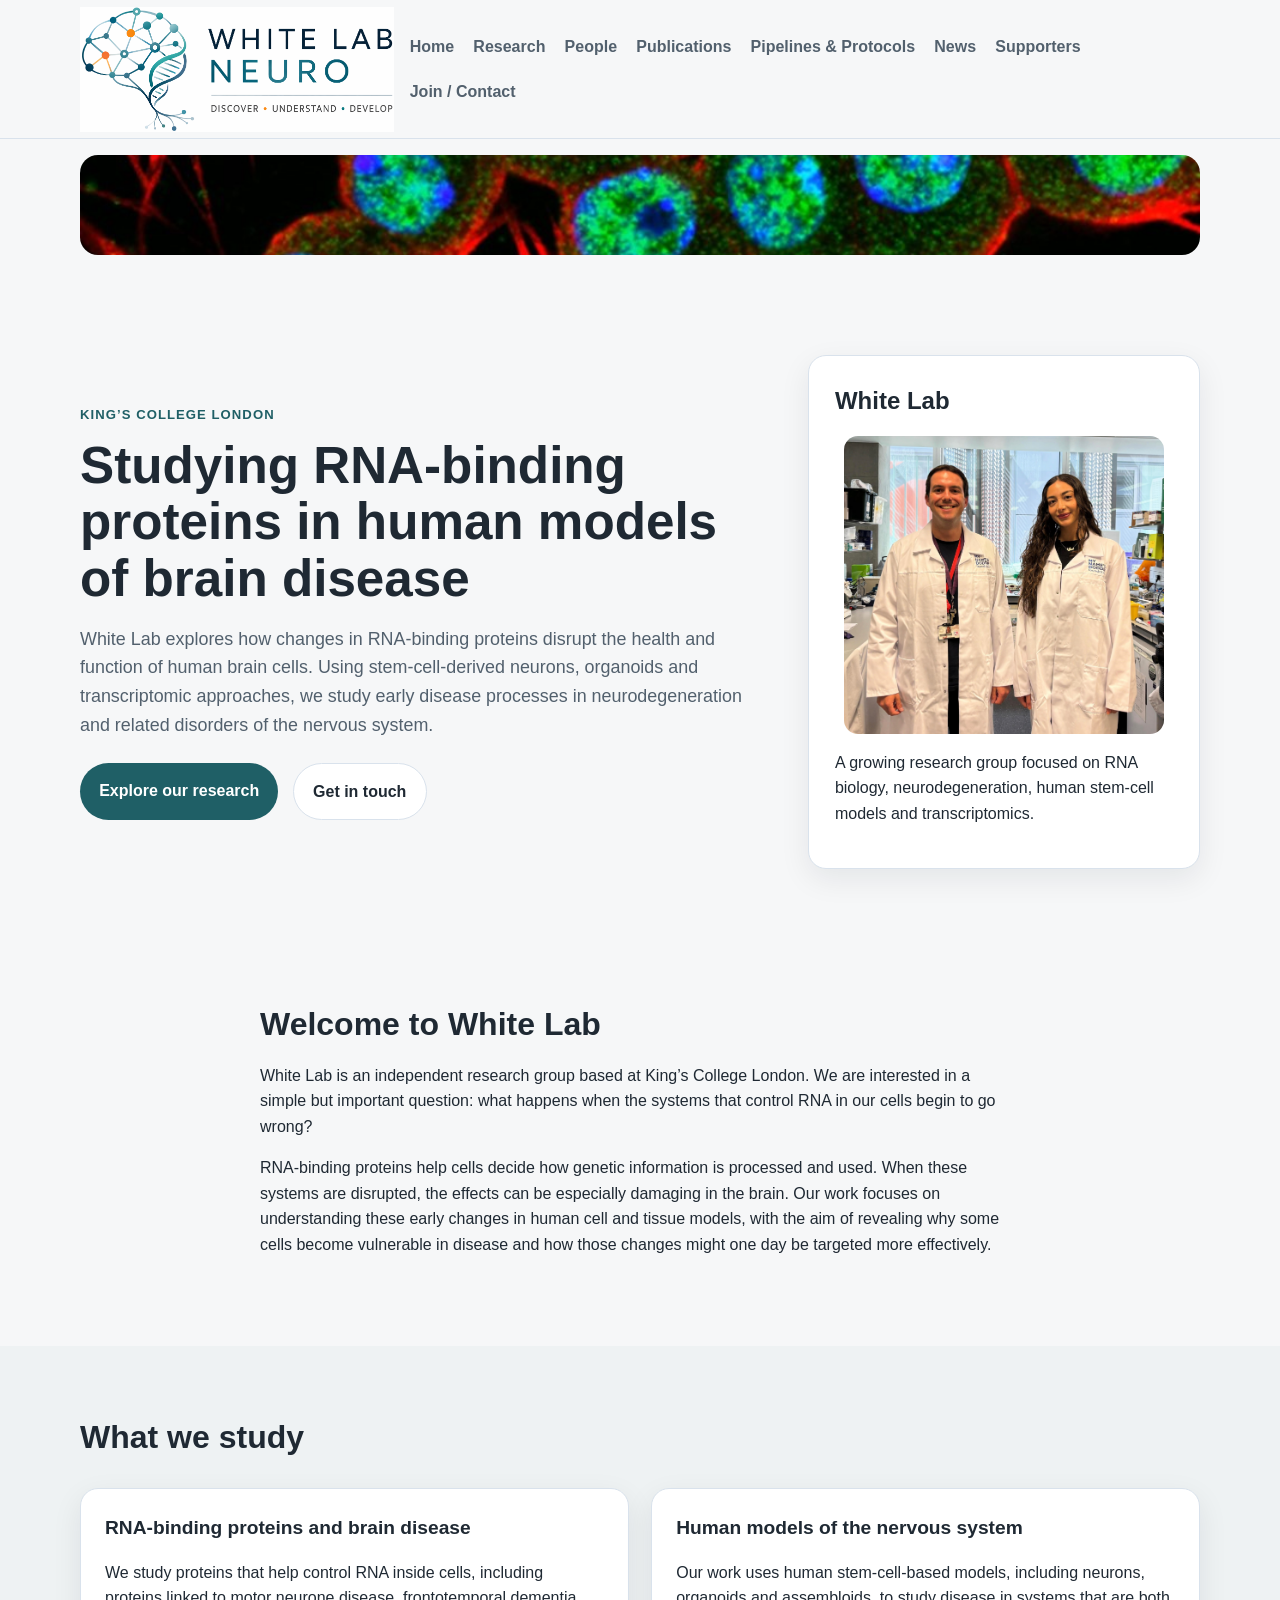
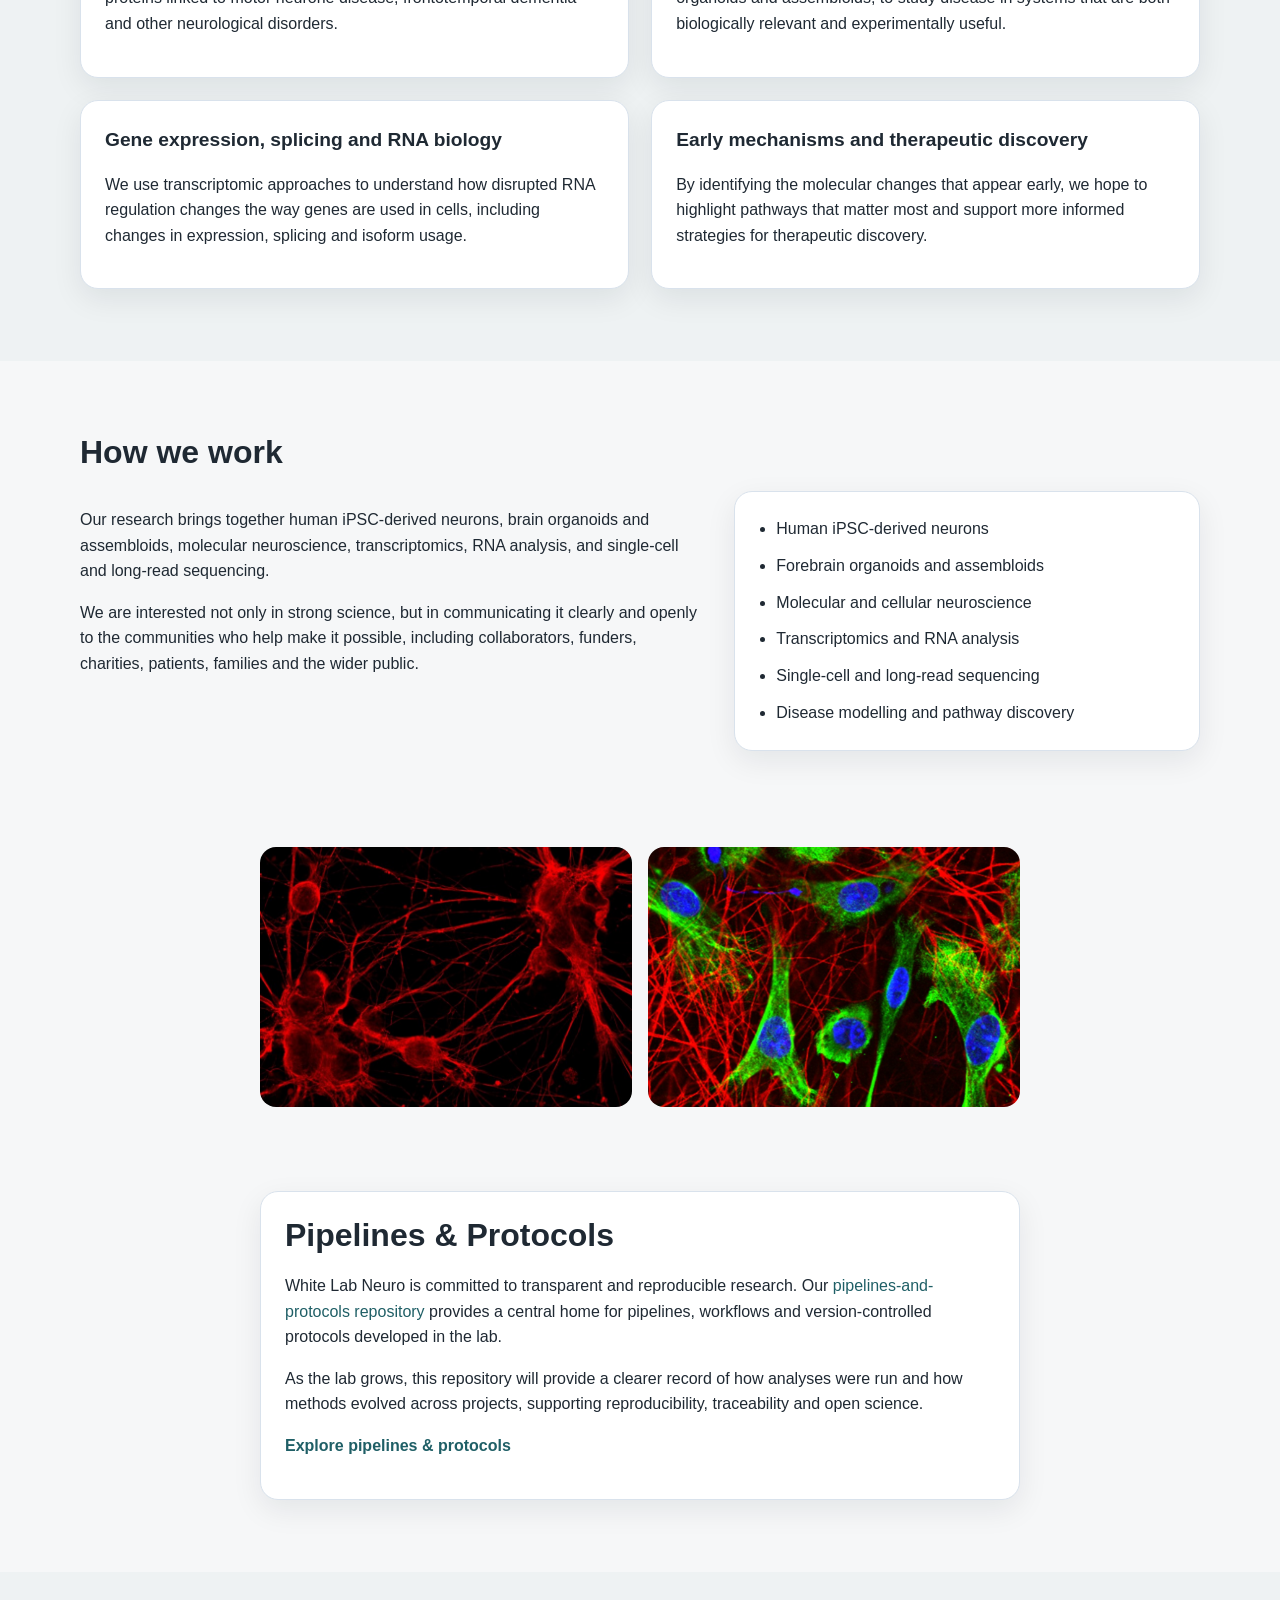
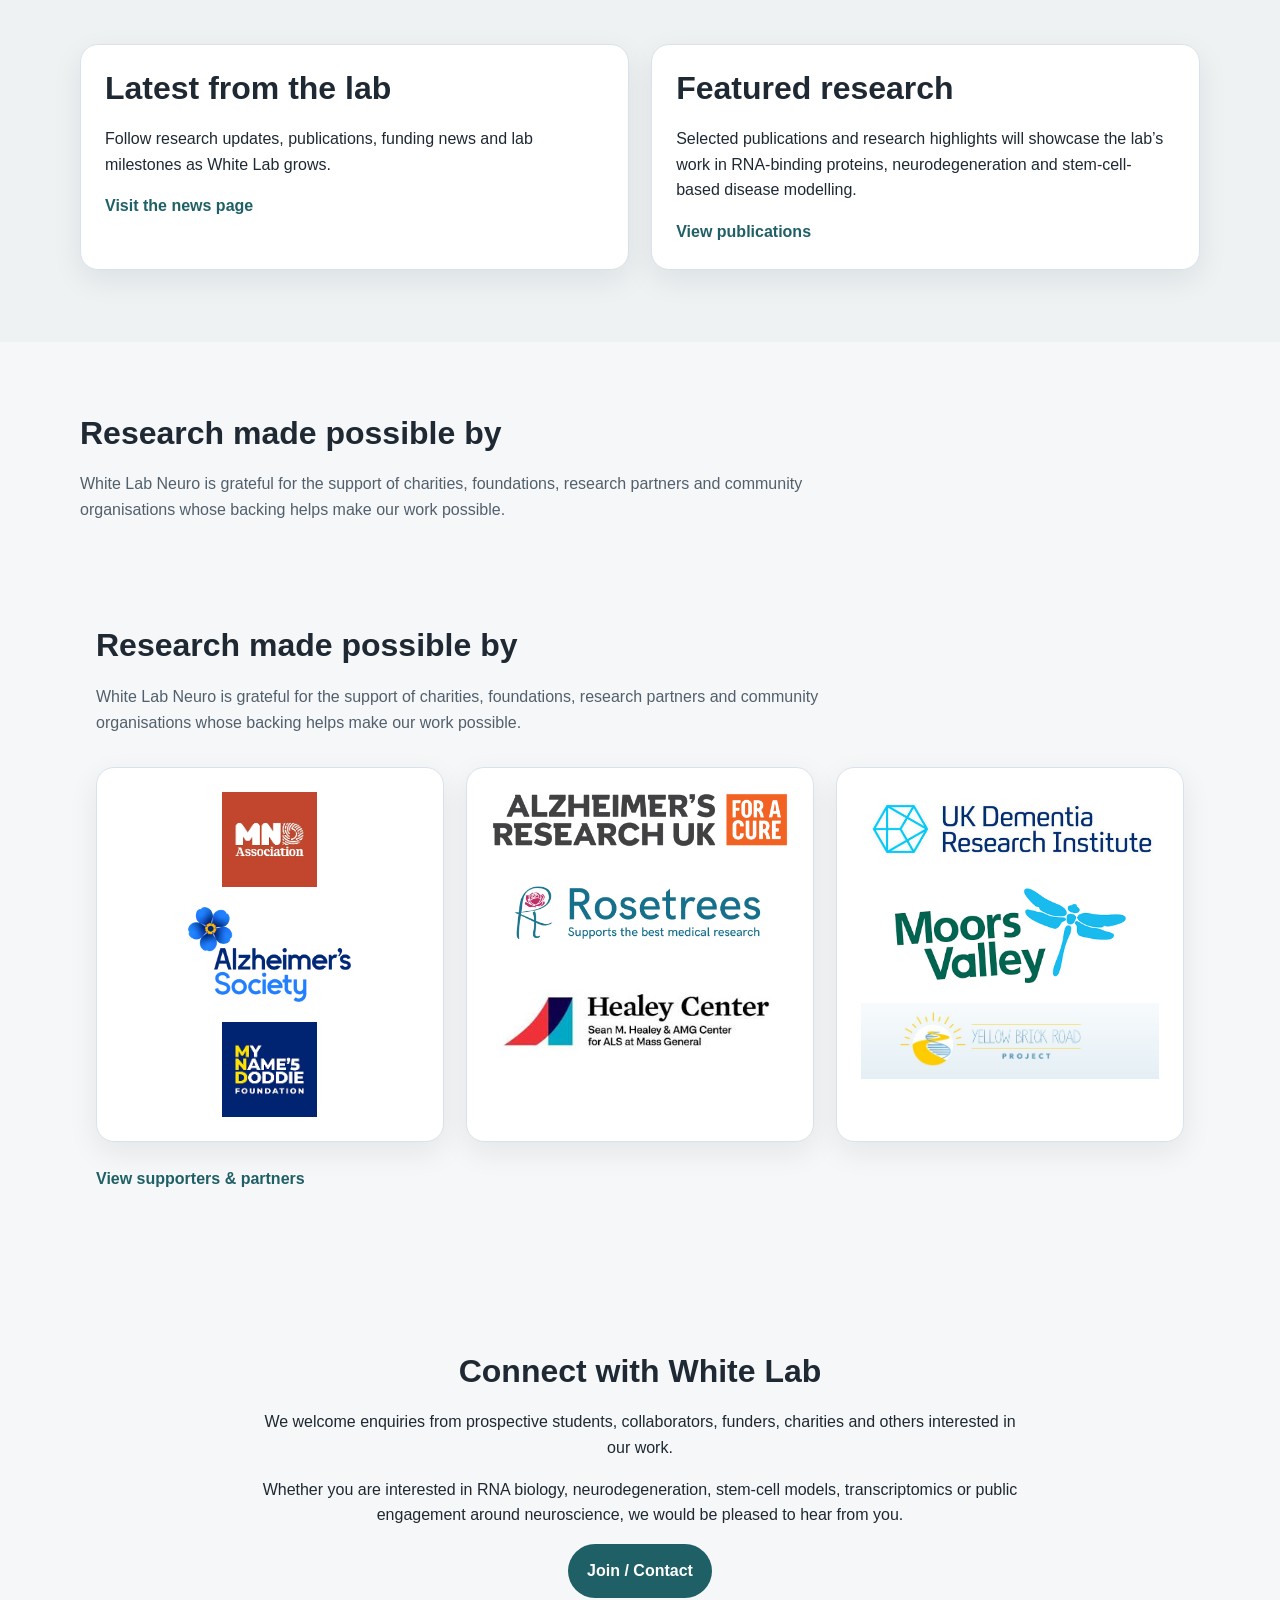
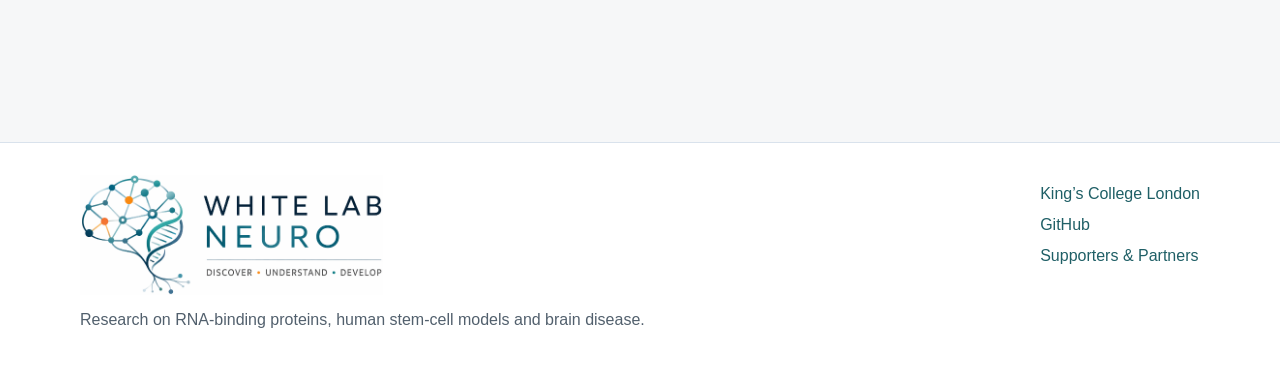
==== commit d5c4423b: "Update index.html" ====
--- a/index.html
+++ b/index.html
@@ -7,6 +7,7 @@
   <meta name="description" content="White Lab Neuro at King's College London studies RNA-binding proteins, human stem-cell models, transcriptomics, and brain disease.">
   <link rel="stylesheet" href="style.css">
   <link rel="canonical" href="https://whitelabneuro.com/">
+  <link rel="icon" type="image/png" href="images/logos/favicon.png">
 </head>
 <body>
   <header class="site-header">
--- a/style.css
+++ b/style.css
@@ -67,7 +67,7 @@
   justify-content: space-between;
   align-items: center;
   gap: 1rem;
-  min-height: 88px;
+  min-height: 138px;
 }
 
 .site-title {
@@ -533,13 +533,24 @@
 }
 
 .site-logo-full {
-  height: 72px;
+  height: 125px;
   width: auto;
   display: block;
 }
 
 .footer-logo {
-  height: 48px;
+  height: 120px;
   width: auto;
-  margin-bottom: 0.5rem;
-}
+  margin-bottom: 0.75rem;
+  display: block;
+}
+
+@media (max-width: 700px) {
+  .site-logo-full {
+    height: 78px;
+  }
+
+  .footer-logo {
+    height: 78px;
+  }
+}
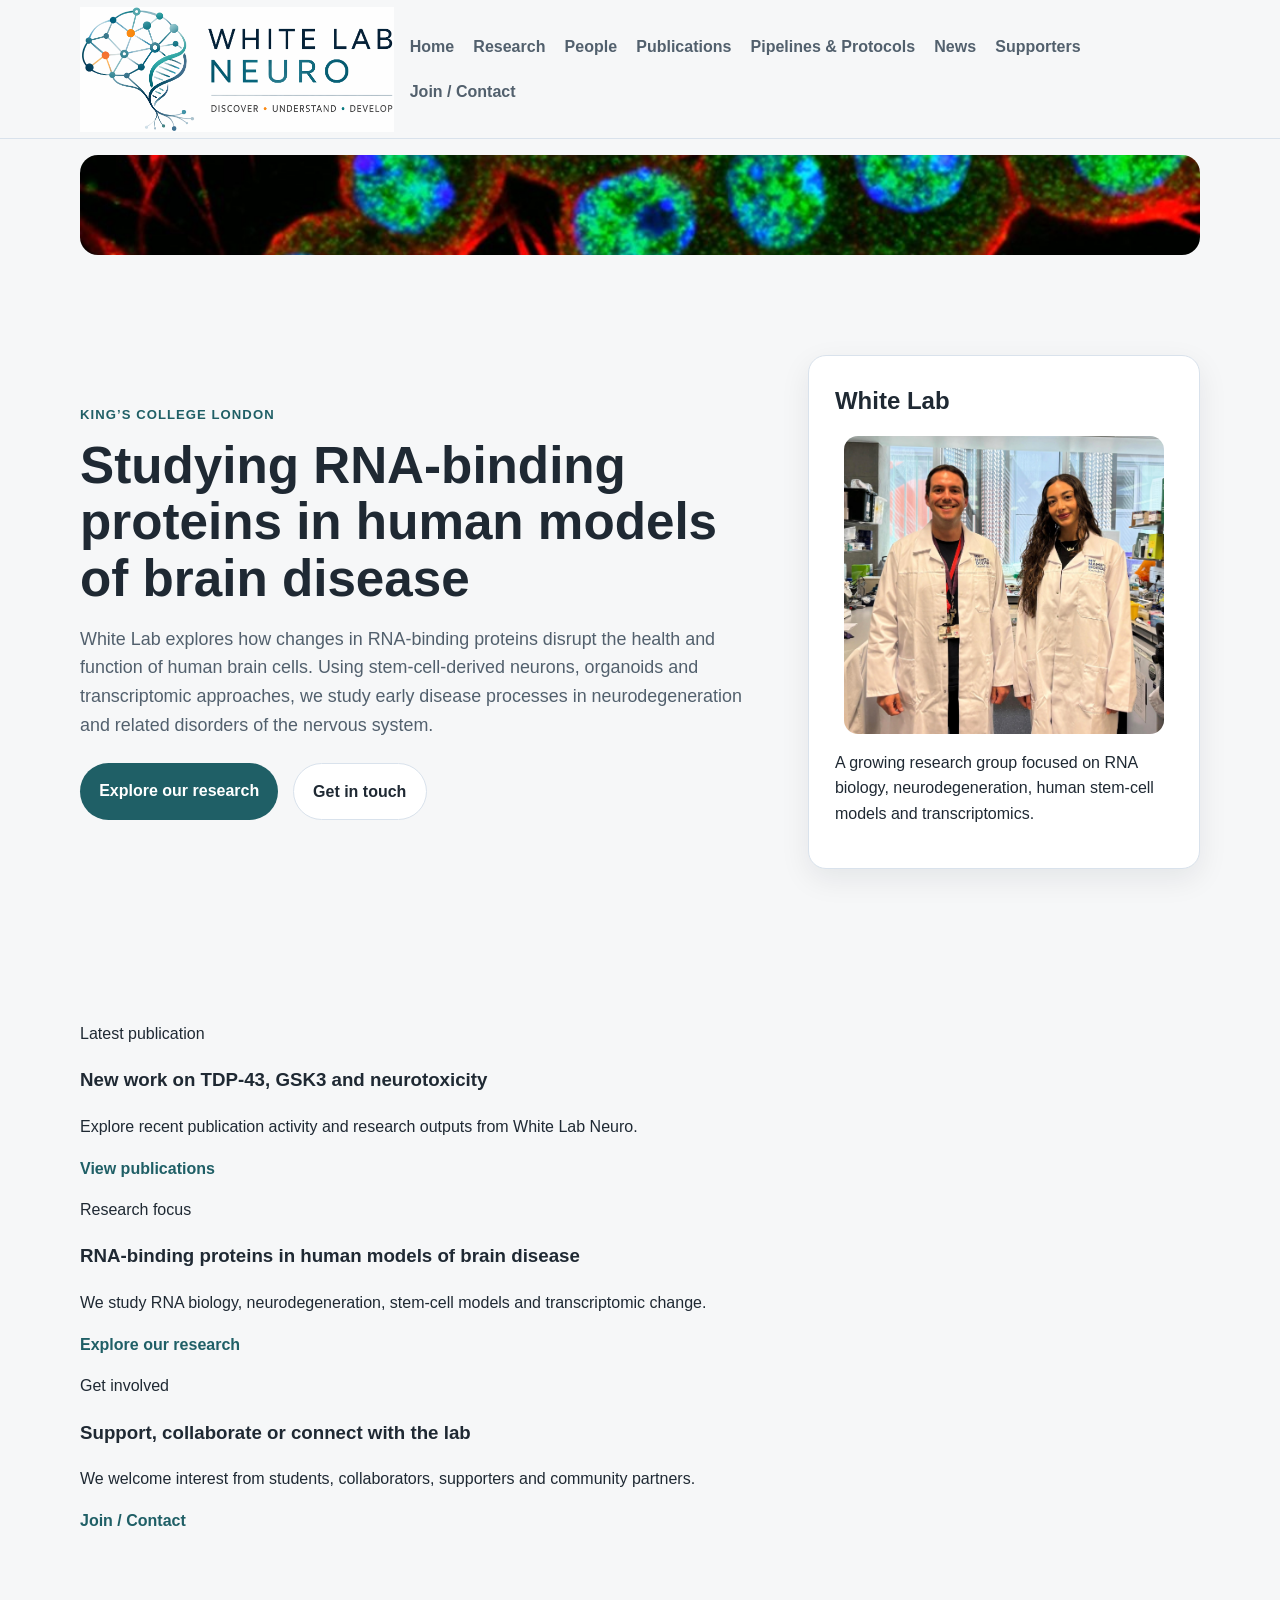
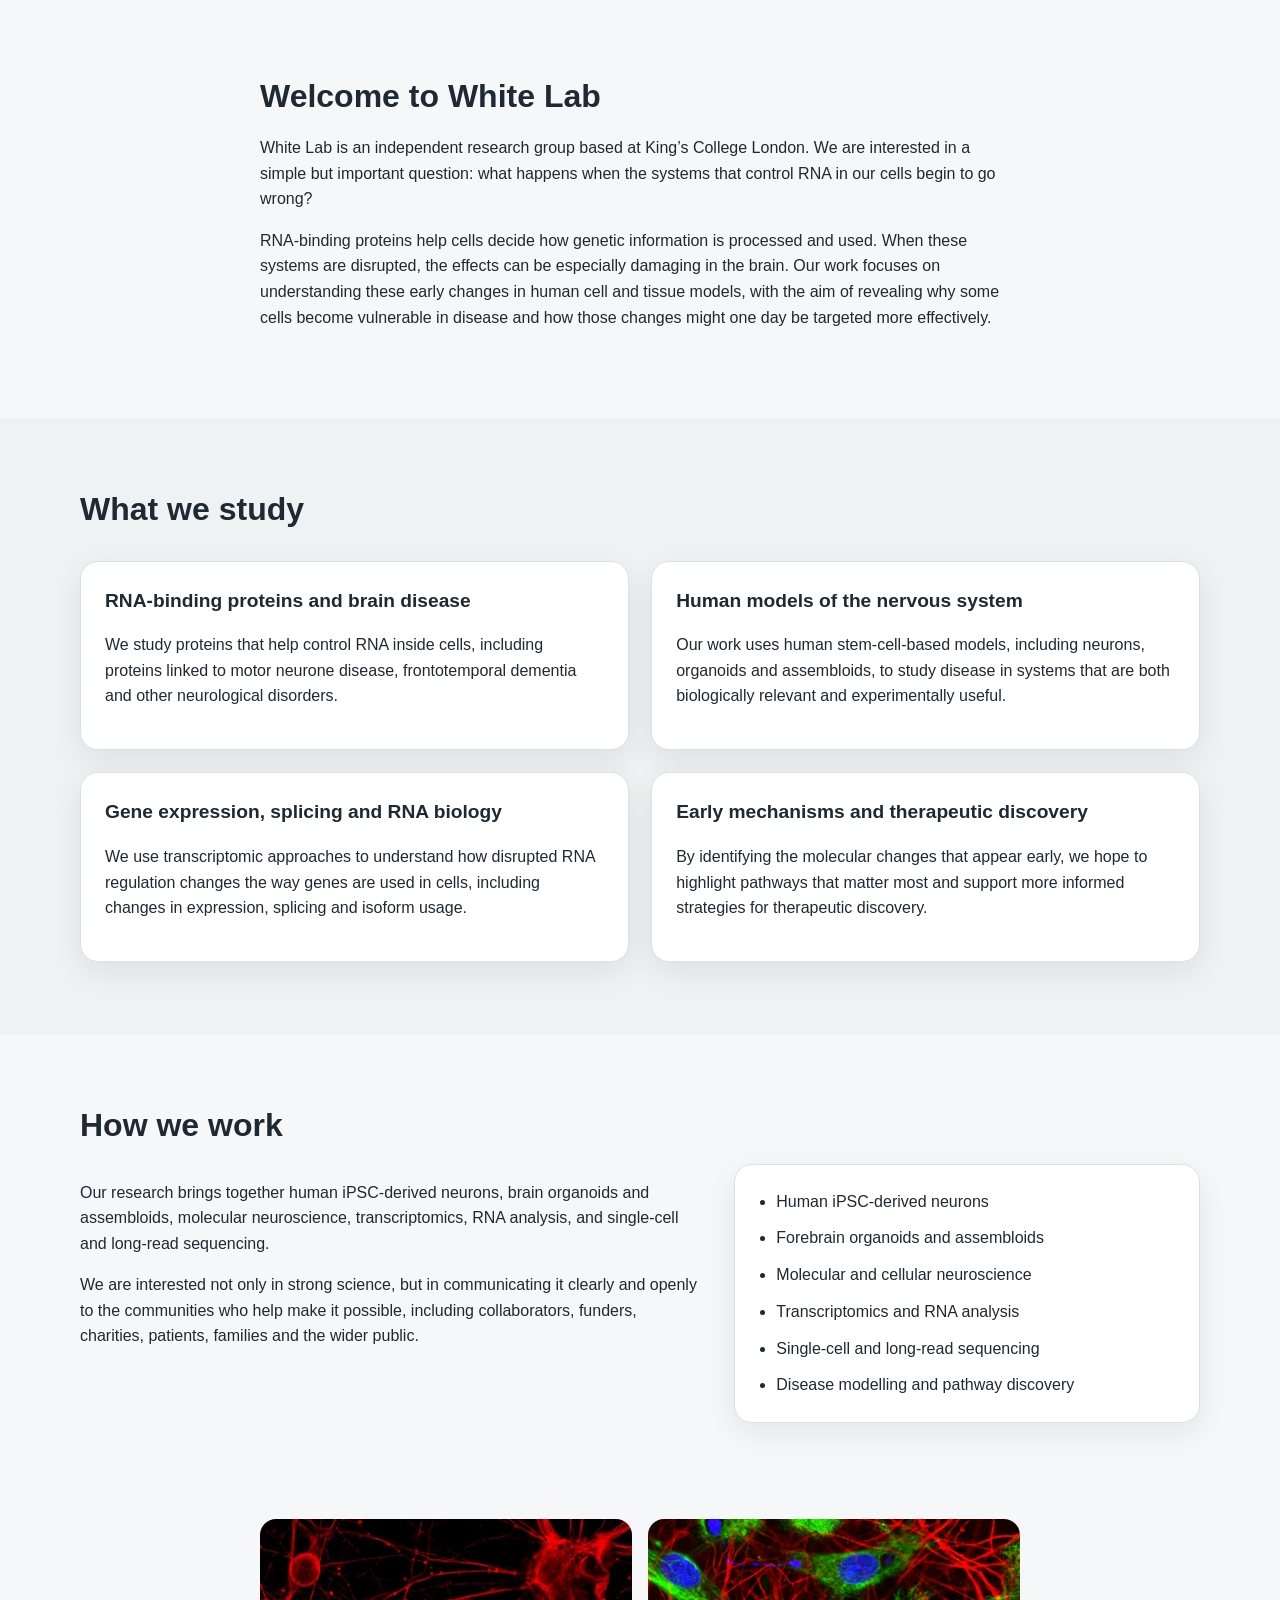
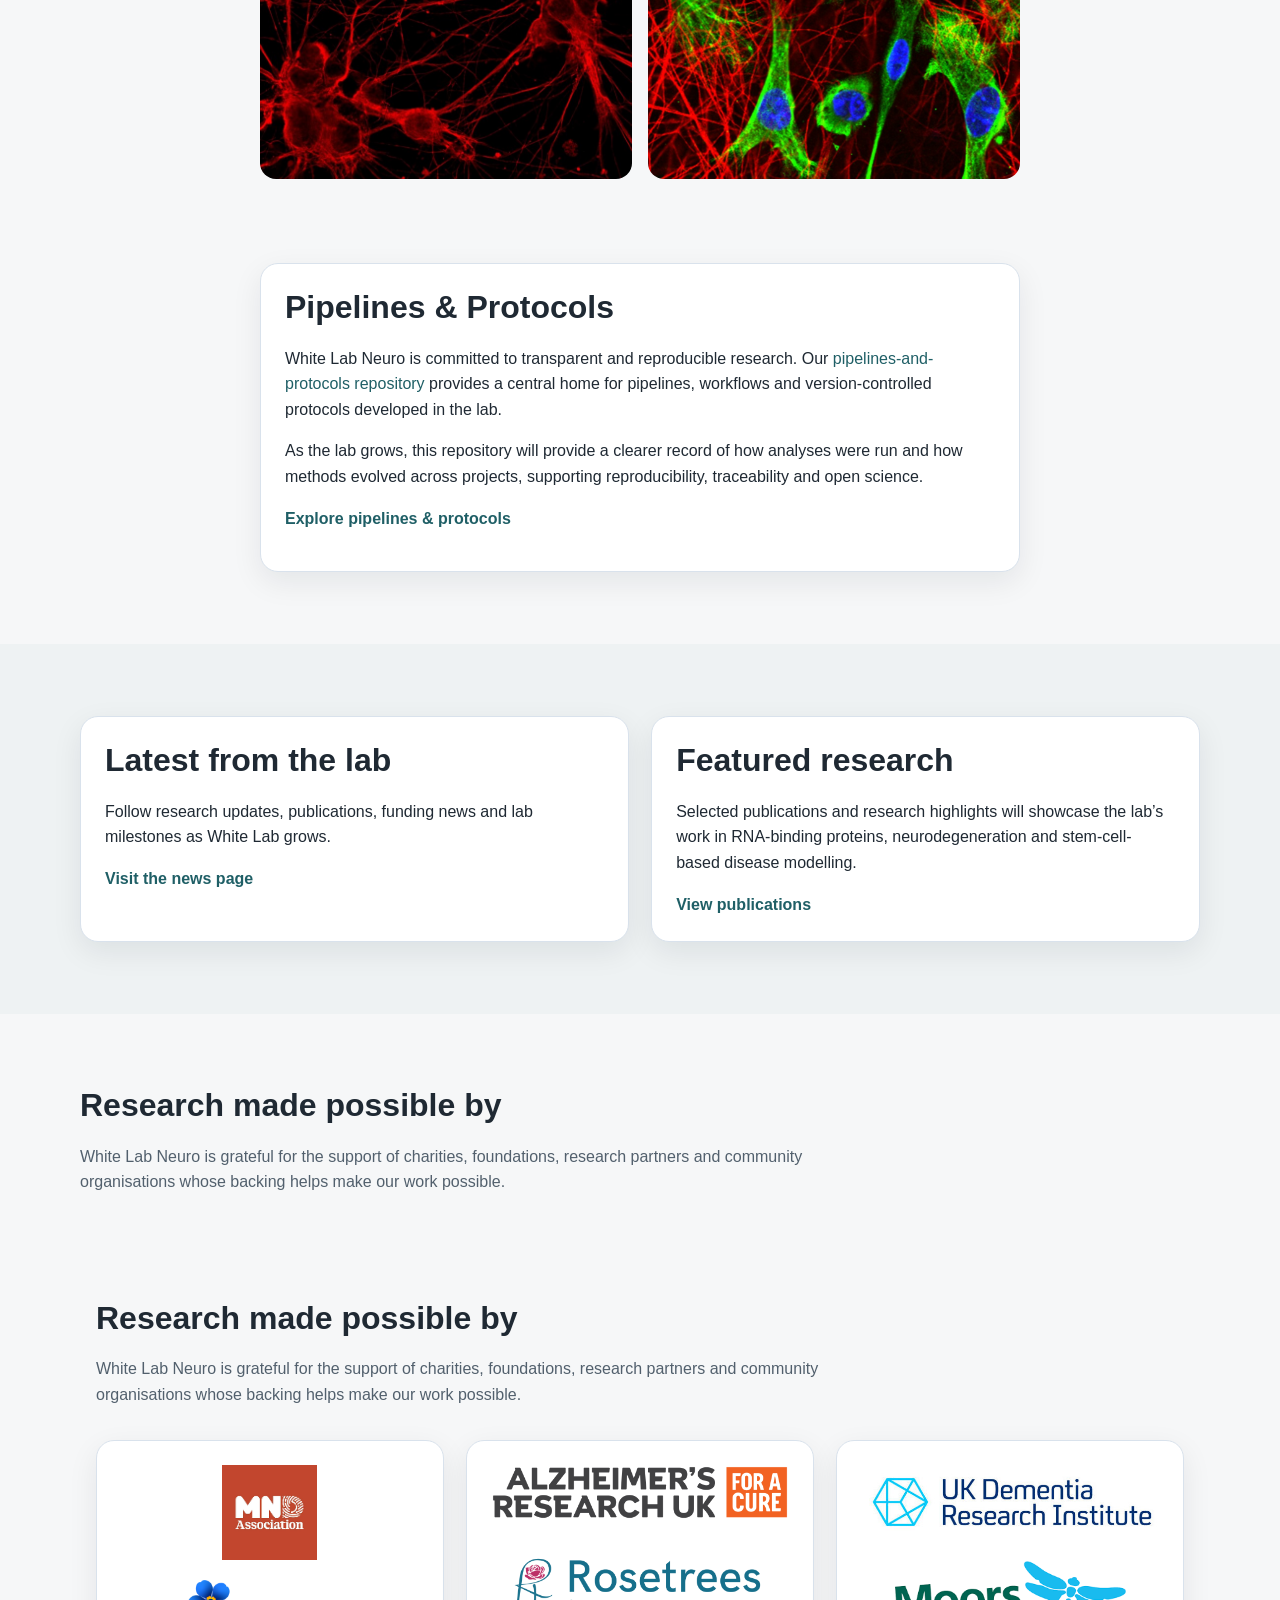
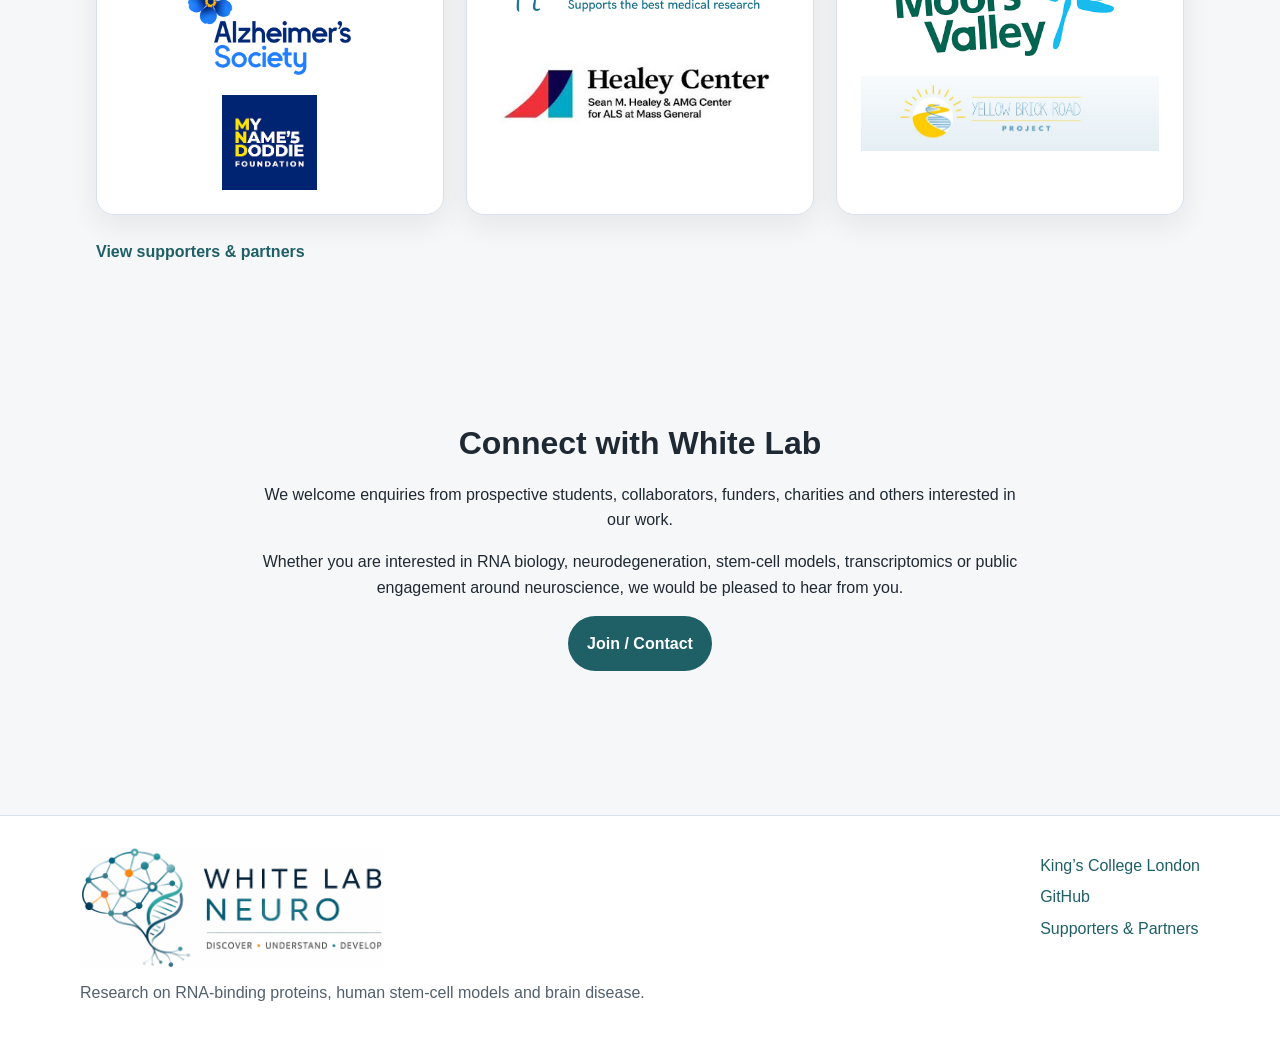
==== commit 3a3cb4d4: "Update index.html" ====
--- a/index.html
+++ b/index.html
@@ -68,6 +68,39 @@
       </div>
     </section>
 
+<section class="section highlights-section">
+  <div class="container">
+    <div class="highlights-grid">
+      <article class="highlight-card">
+        <p class="highlight-label">Latest publication</p>
+        <h3>New work on TDP-43, GSK3 and neurotoxicity</h3>
+        <p>
+          Explore recent publication activity and research outputs from White Lab Neuro.
+        </p>
+        <a class="text-link" href="publications.html">View publications</a>
+      </article>
+
+      <article class="highlight-card">
+        <p class="highlight-label">Research focus</p>
+        <h3>RNA-binding proteins in human models of brain disease</h3>
+        <p>
+          We study RNA biology, neurodegeneration, stem-cell models and transcriptomic change.
+        </p>
+        <a class="text-link" href="research.html">Explore our research</a>
+      </article>
+
+      <article class="highlight-card">
+        <p class="highlight-label">Get involved</p>
+        <h3>Support, collaborate or connect with the lab</h3>
+        <p>
+          We welcome interest from students, collaborators, supporters and community partners.
+        </p>
+        <a class="text-link" href="contact.html">Join / Contact</a>
+      </article>
+    </div>
+  </div>
+</section>
+    
     <section class="section">
       <div class="container narrow">
         <h2>Welcome to White Lab</h2>
--- a/style.css
+++ b/style.css
@@ -528,14 +528,15 @@
   align-items: center;
 }
 
-.site-brand:hover {
-  text-decoration: none;
+.site-brand:hover .site-logo-full {
+  transform: scale(1.03);
 }
 
 .site-logo-full {
   height: 125px;
   width: auto;
   display: block;
+  transition: transform 0.15s ease;
 }
 
 .footer-logo {
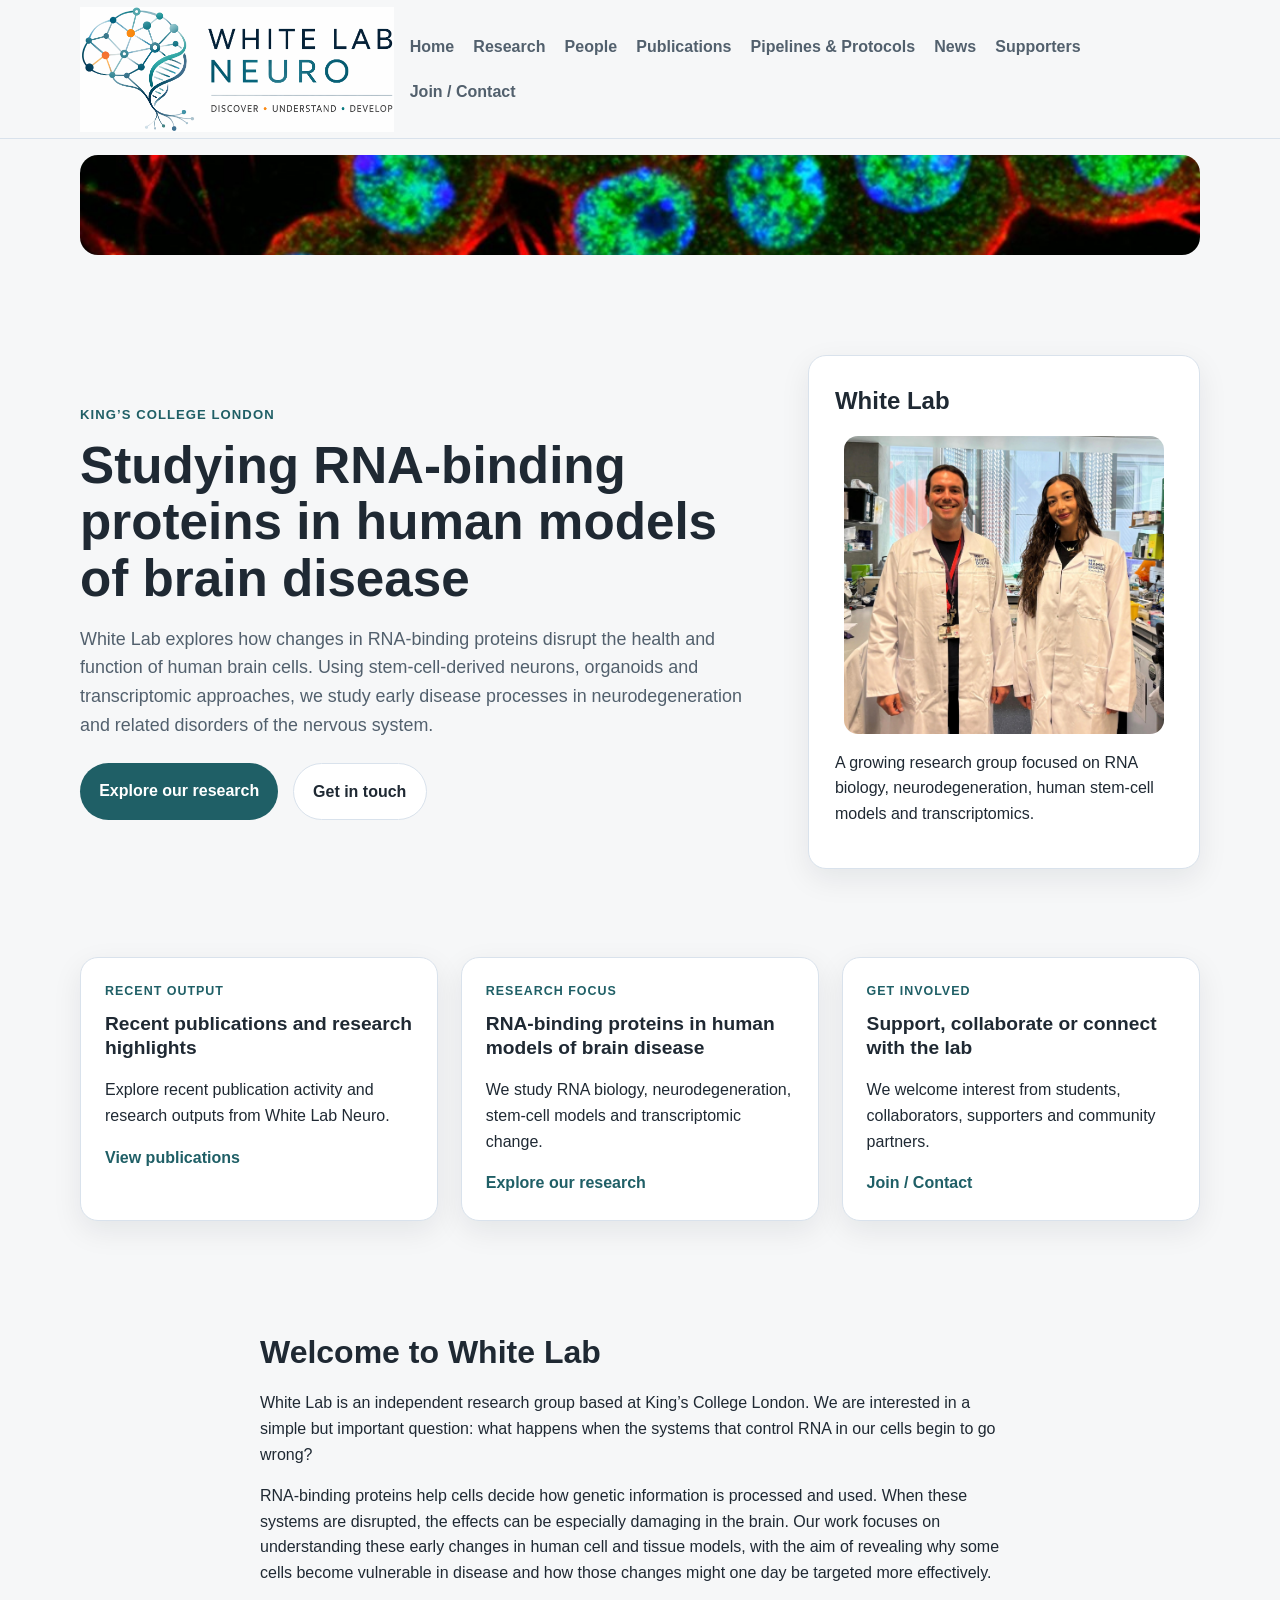
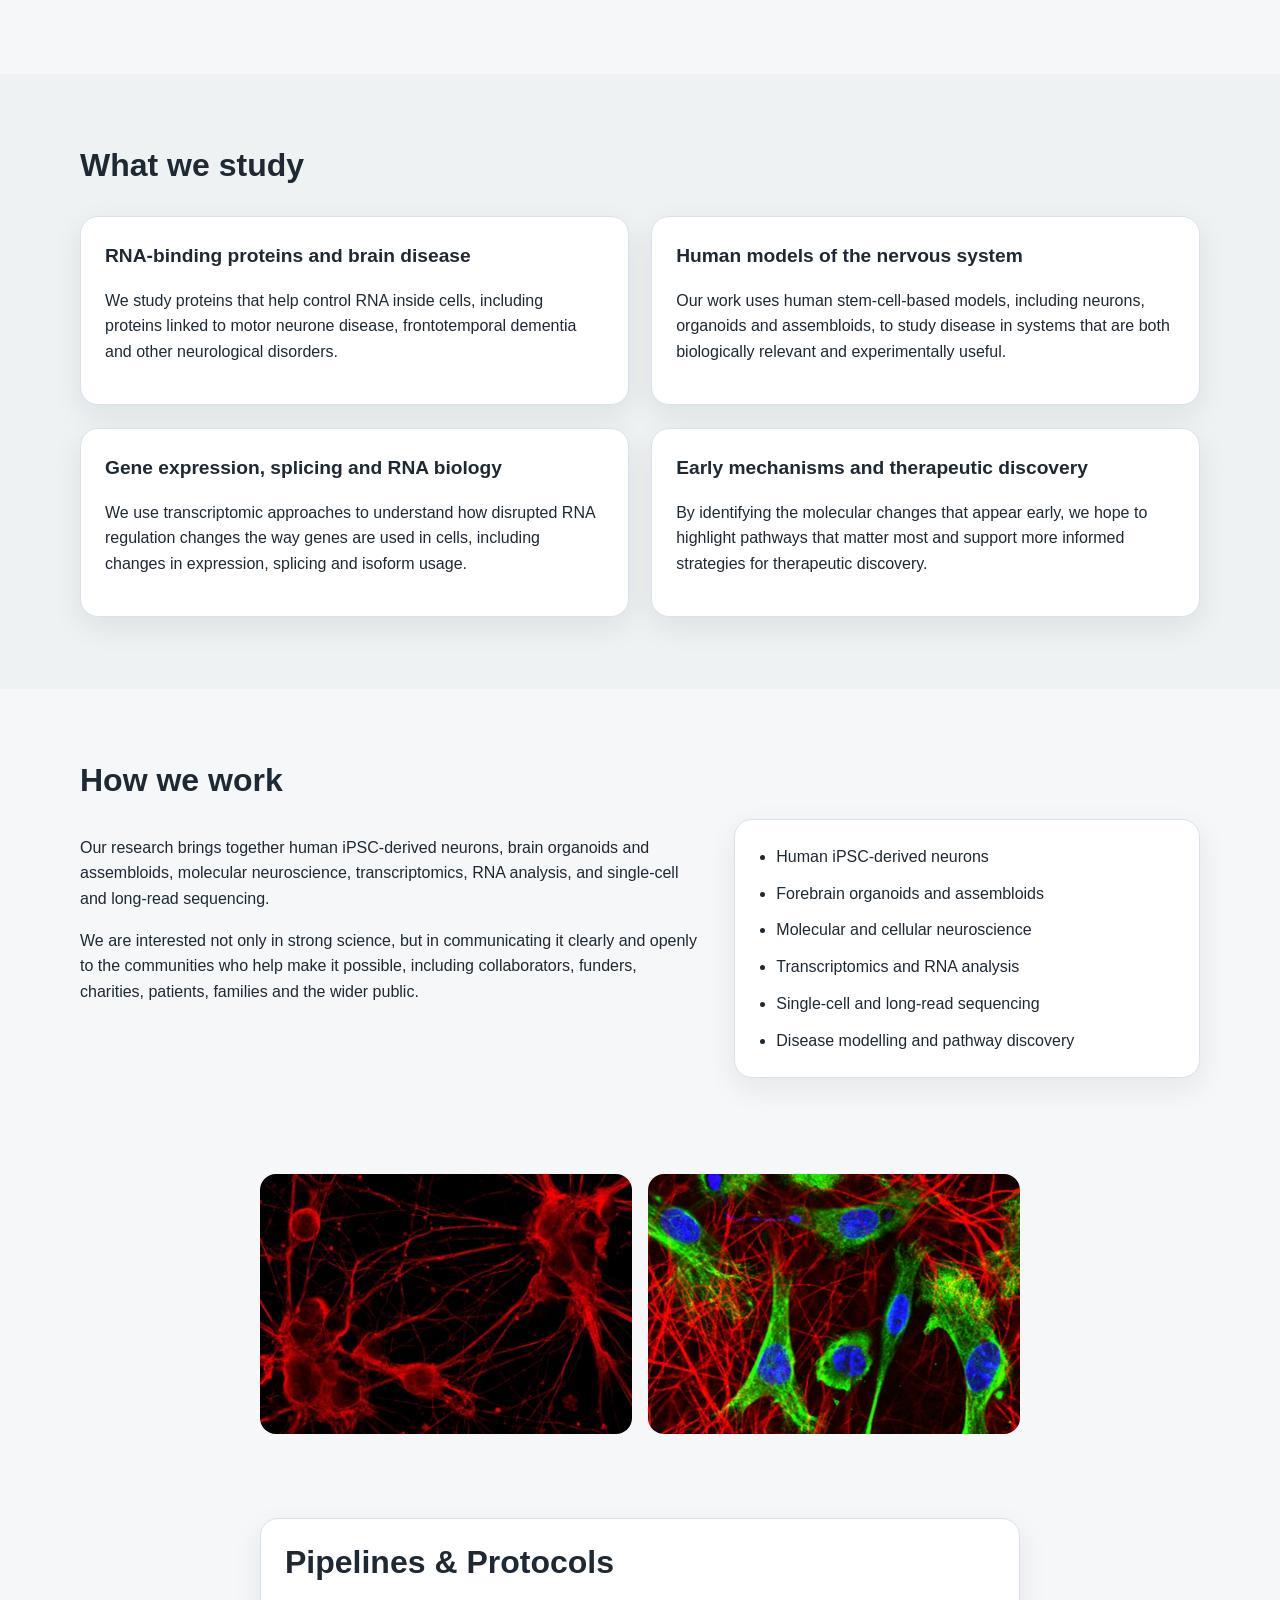
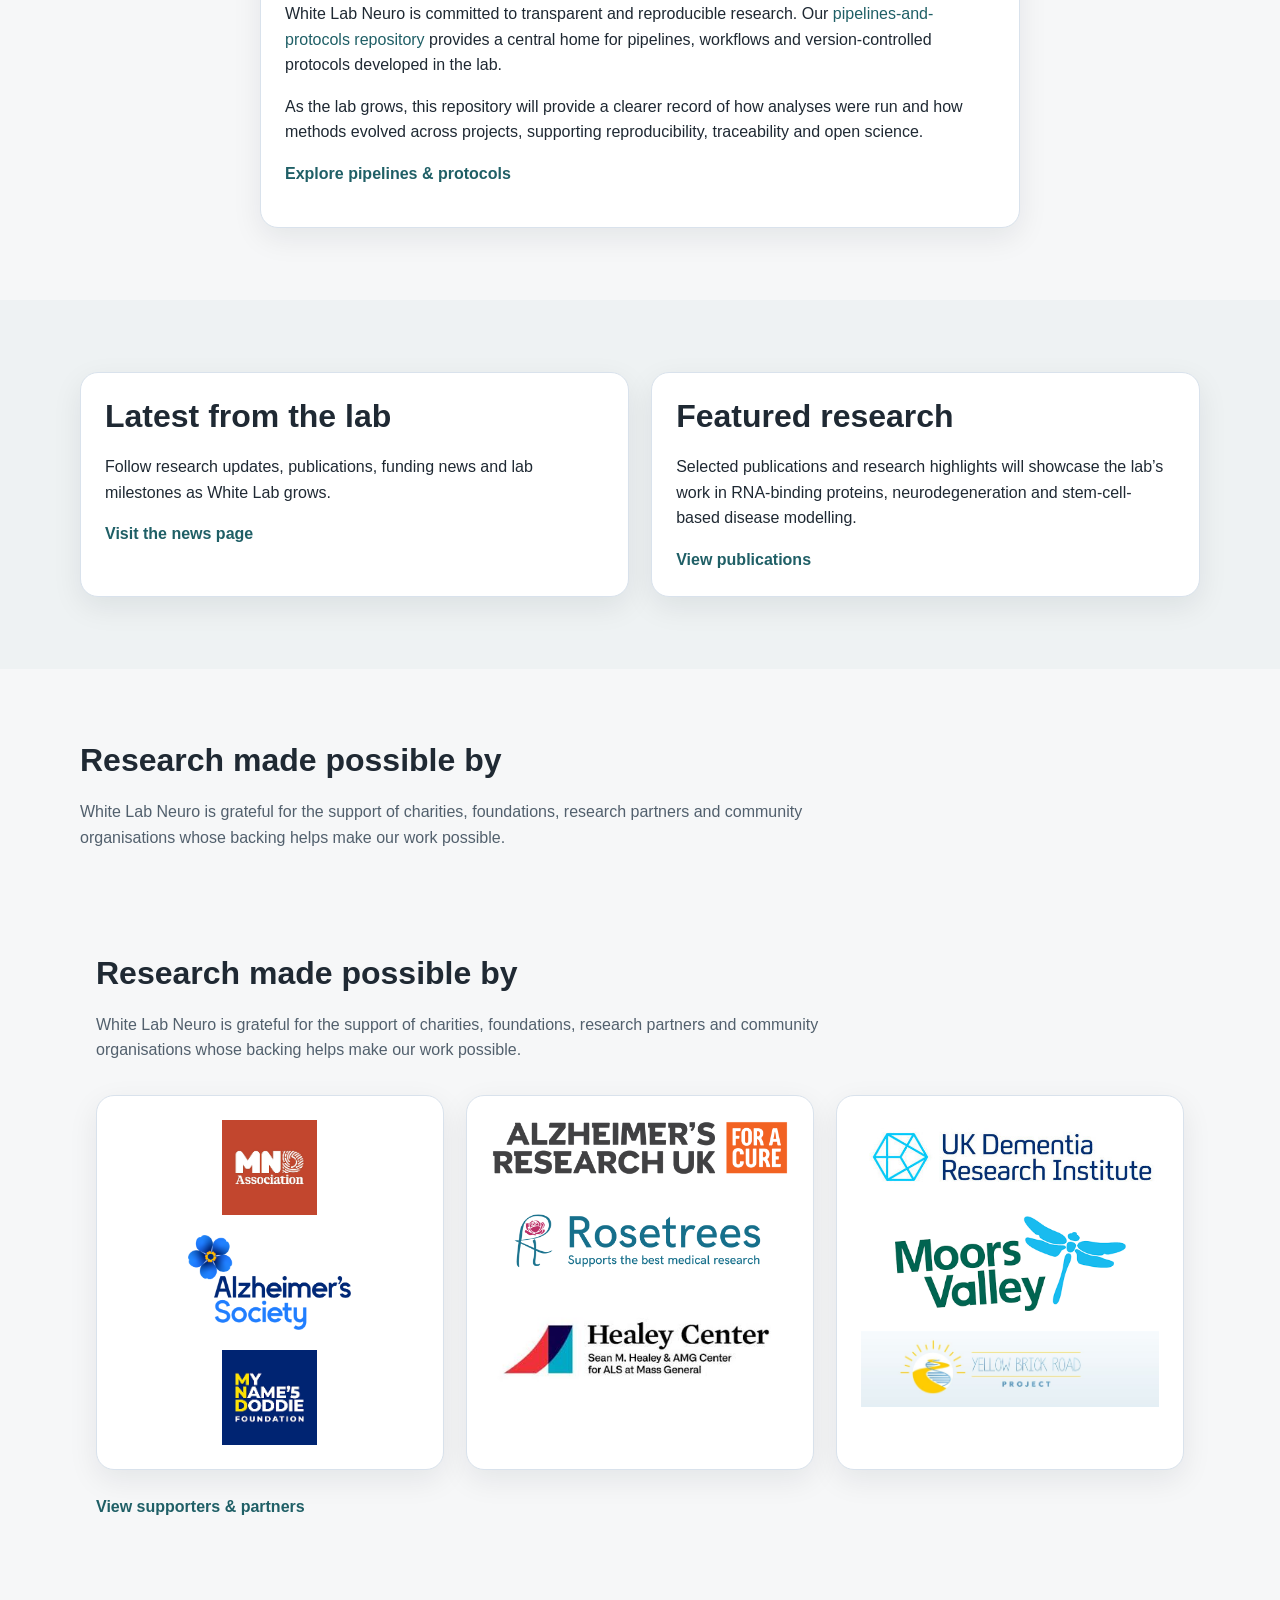
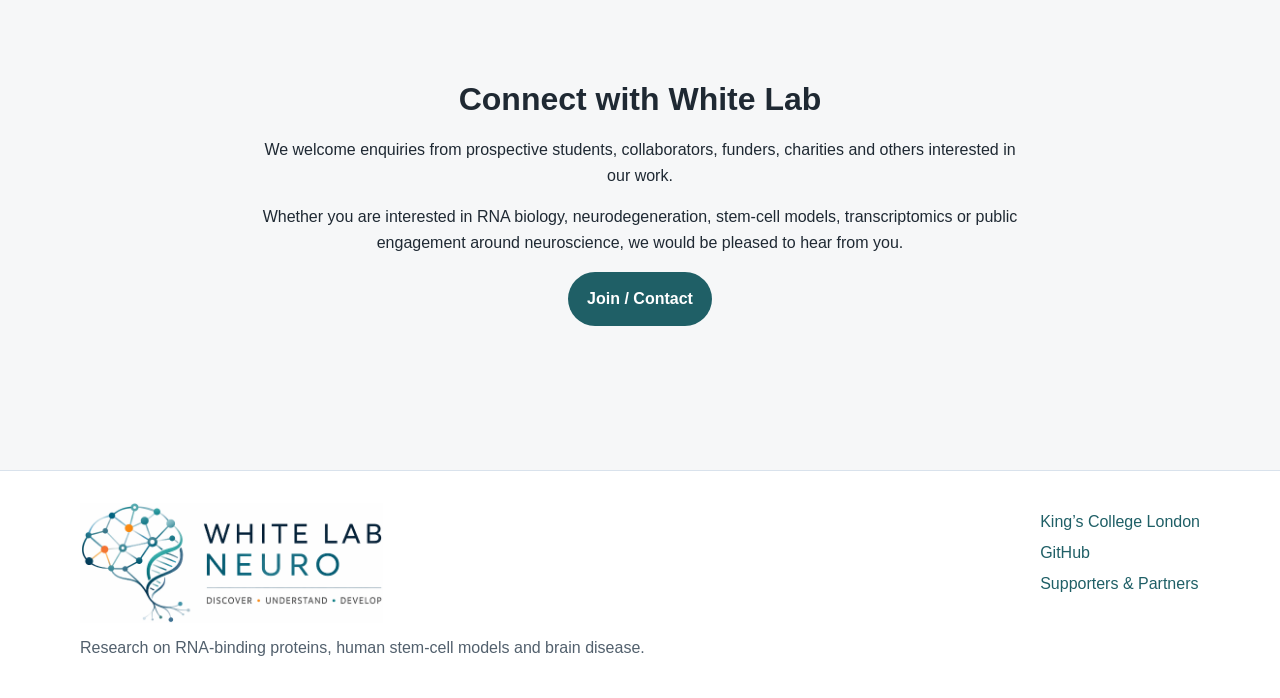
==== commit 2565c73e: "Update index.html" ====
--- a/index.html
+++ b/index.html
@@ -72,8 +72,8 @@
   <div class="container">
     <div class="highlights-grid">
       <article class="highlight-card">
-        <p class="highlight-label">Latest publication</p>
-        <h3>New work on TDP-43, GSK3 and neurotoxicity</h3>
+        <p class="highlight-label">Recent output</p>
+        <h3>Recent publications and research highlights</h3>
         <p>
           Explore recent publication activity and research outputs from White Lab Neuro.
         </p>
--- a/style.css
+++ b/style.css
@@ -555,3 +555,48 @@
     height: 78px;
   }
 }
+
+.highlights-section {
+  padding-top: 1.5rem;
+  padding-bottom: 2.5rem;
+}
+
+.highlights-grid {
+  display: grid;
+  grid-template-columns: repeat(3, minmax(0, 1fr));
+  gap: 1.4rem;
+}
+
+.highlight-card {
+  background: var(--surface);
+  border: 1px solid var(--border);
+  border-radius: var(--radius);
+  box-shadow: var(--shadow);
+  padding: 1.5rem;
+}
+
+.highlight-label {
+  margin: 0 0 0.6rem;
+  text-transform: uppercase;
+  letter-spacing: 0.08em;
+  font-size: 0.78rem;
+  color: var(--accent);
+  font-weight: 700;
+}
+
+.highlight-card h3 {
+  margin-top: 0;
+  margin-bottom: 0.75rem;
+  font-size: 1.2rem;
+  line-height: 1.3;
+}
+
+.highlight-card p:last-of-type {
+  margin-bottom: 1rem;
+}
+
+@media (max-width: 900px) {
+  .highlights-grid {
+    grid-template-columns: 1fr;
+  }
+}
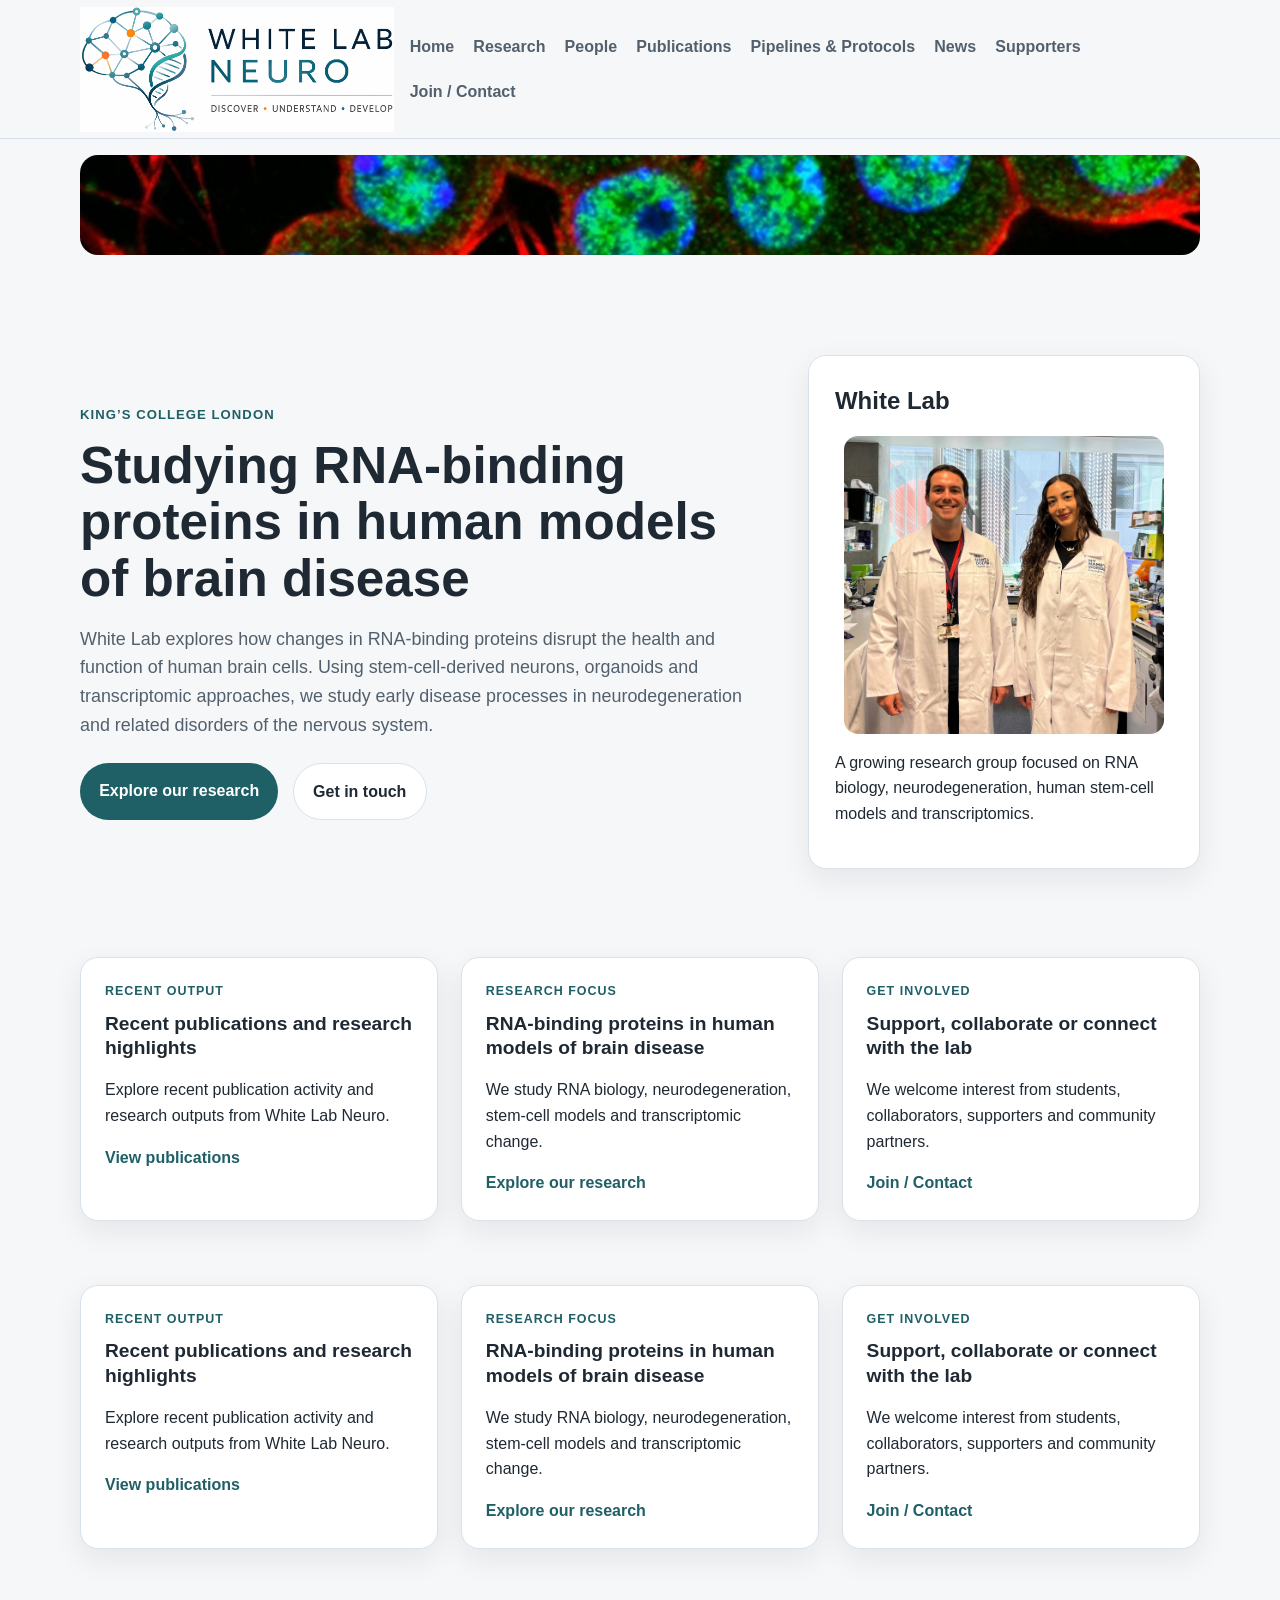
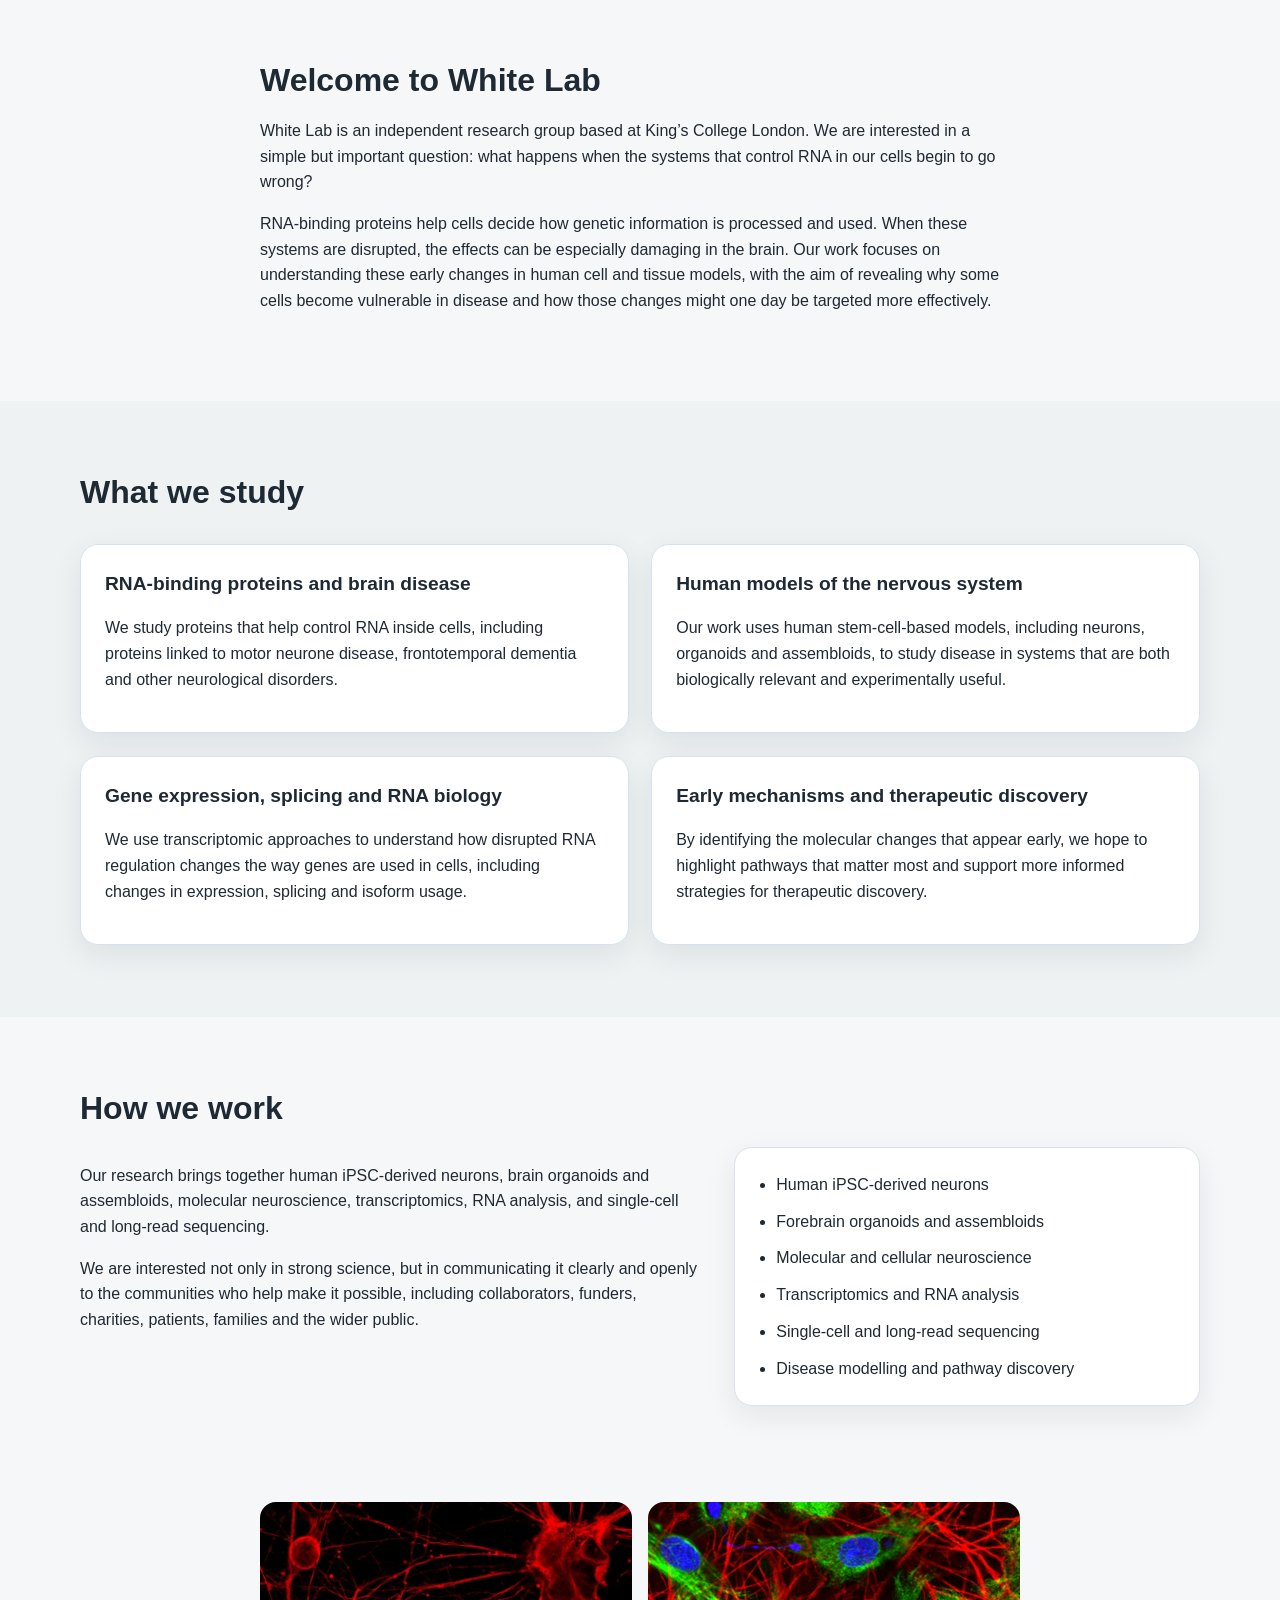
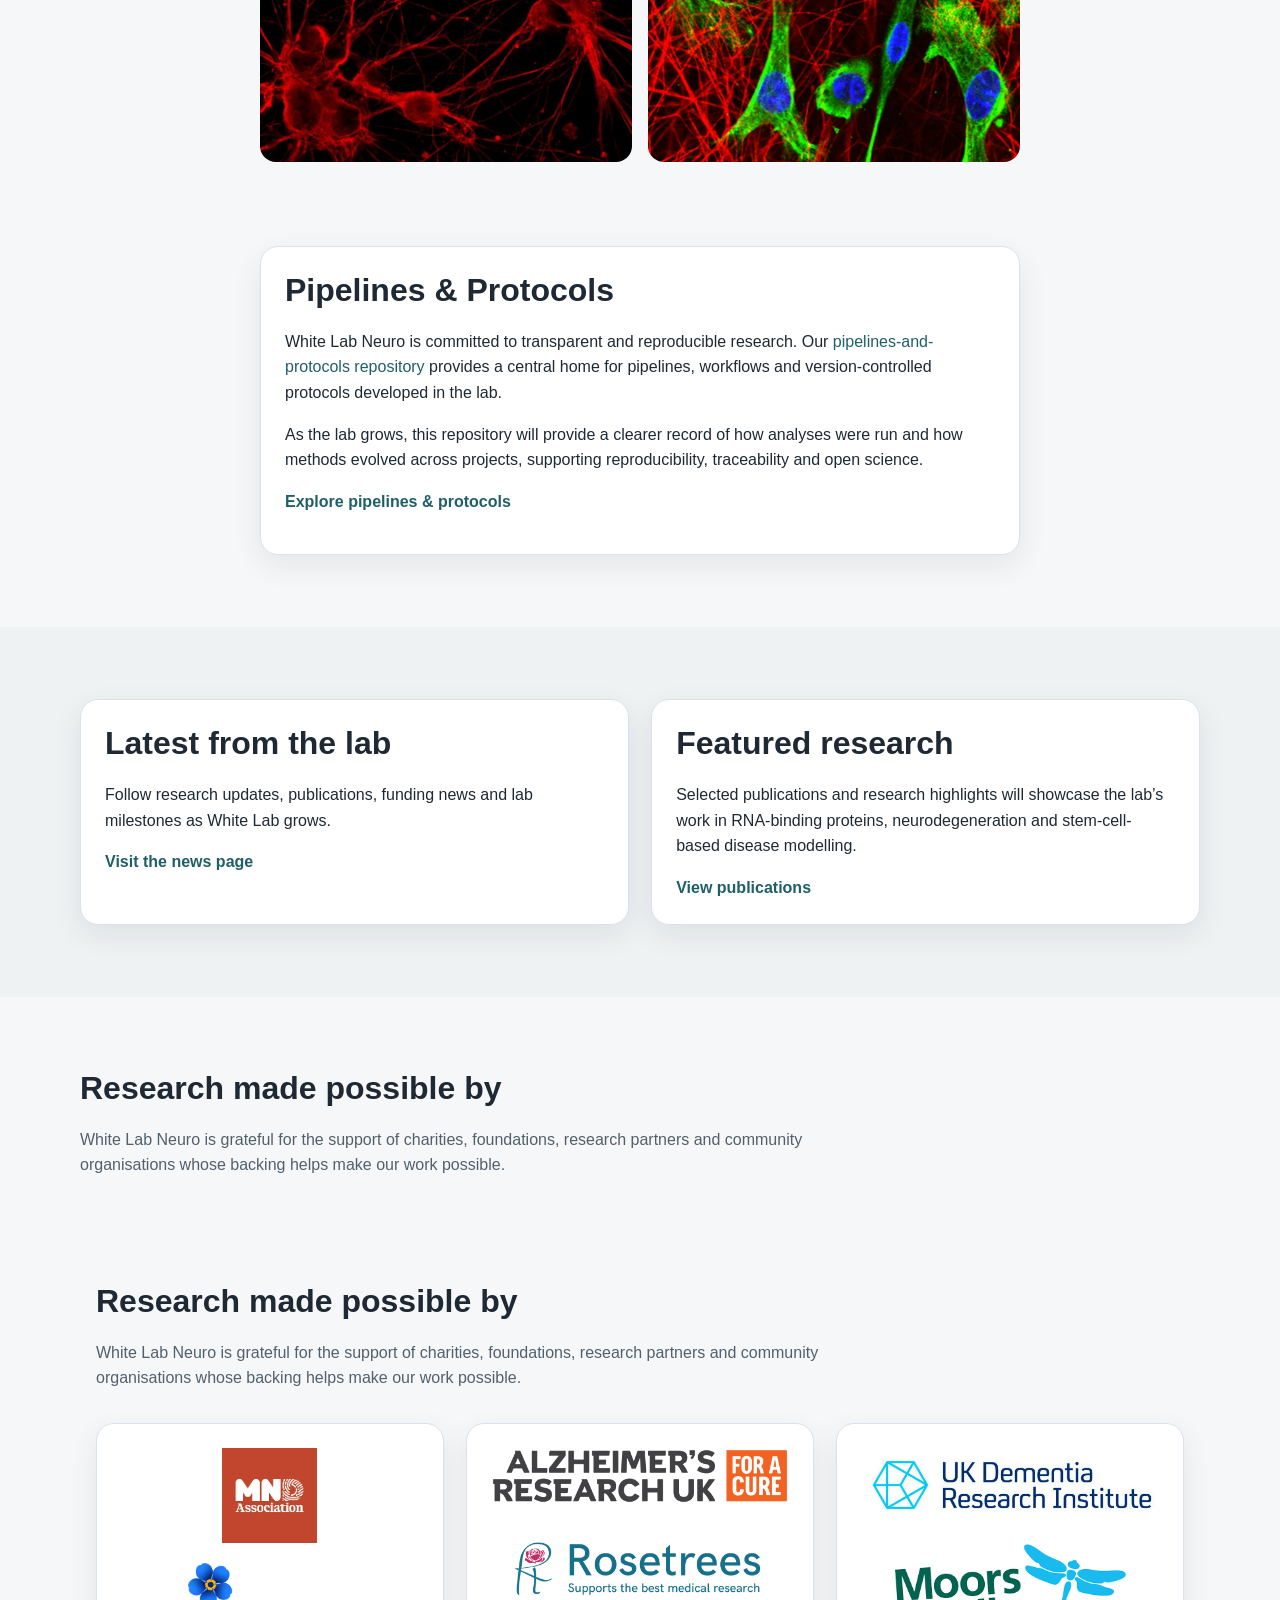
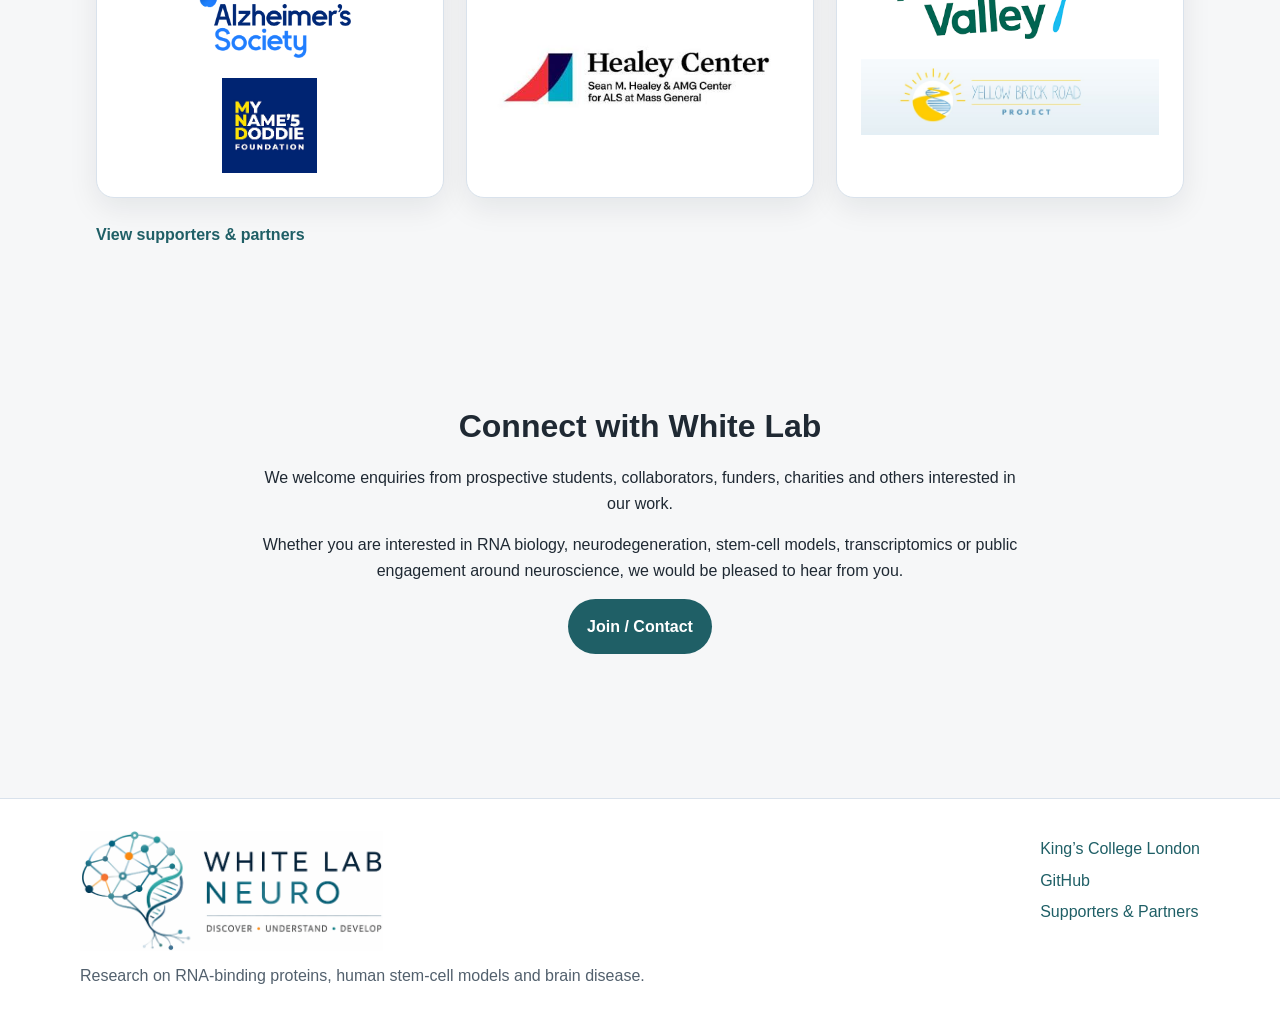
==== commit 9349b2ea: "Update index.html" ====
--- a/index.html
+++ b/index.html
@@ -100,6 +100,39 @@
     </div>
   </div>
 </section>
+
+<section class="section highlights-section">
+  <div class="container">
+    <div class="highlights-grid">
+      <article class="highlight-card">
+        <p class="highlight-label">Recent output</p>
+        <h3>Recent publications and research highlights</h3>
+        <p>
+          Explore recent publication activity and research outputs from White Lab Neuro.
+        </p>
+        <a class="text-link" href="publications.html">View publications</a>
+      </article>
+
+      <article class="highlight-card">
+        <p class="highlight-label">Research focus</p>
+        <h3>RNA-binding proteins in human models of brain disease</h3>
+        <p>
+          We study RNA biology, neurodegeneration, stem-cell models and transcriptomic change.
+        </p>
+        <a class="text-link" href="research.html">Explore our research</a>
+      </article>
+
+      <article class="highlight-card">
+        <p class="highlight-label">Get involved</p>
+        <h3>Support, collaborate or connect with the lab</h3>
+        <p>
+          We welcome interest from students, collaborators, supporters and community partners.
+        </p>
+        <a class="text-link" href="contact.html">Join / Contact</a>
+      </article>
+    </div>
+  </div>
+</section>
     
     <section class="section">
       <div class="container narrow">
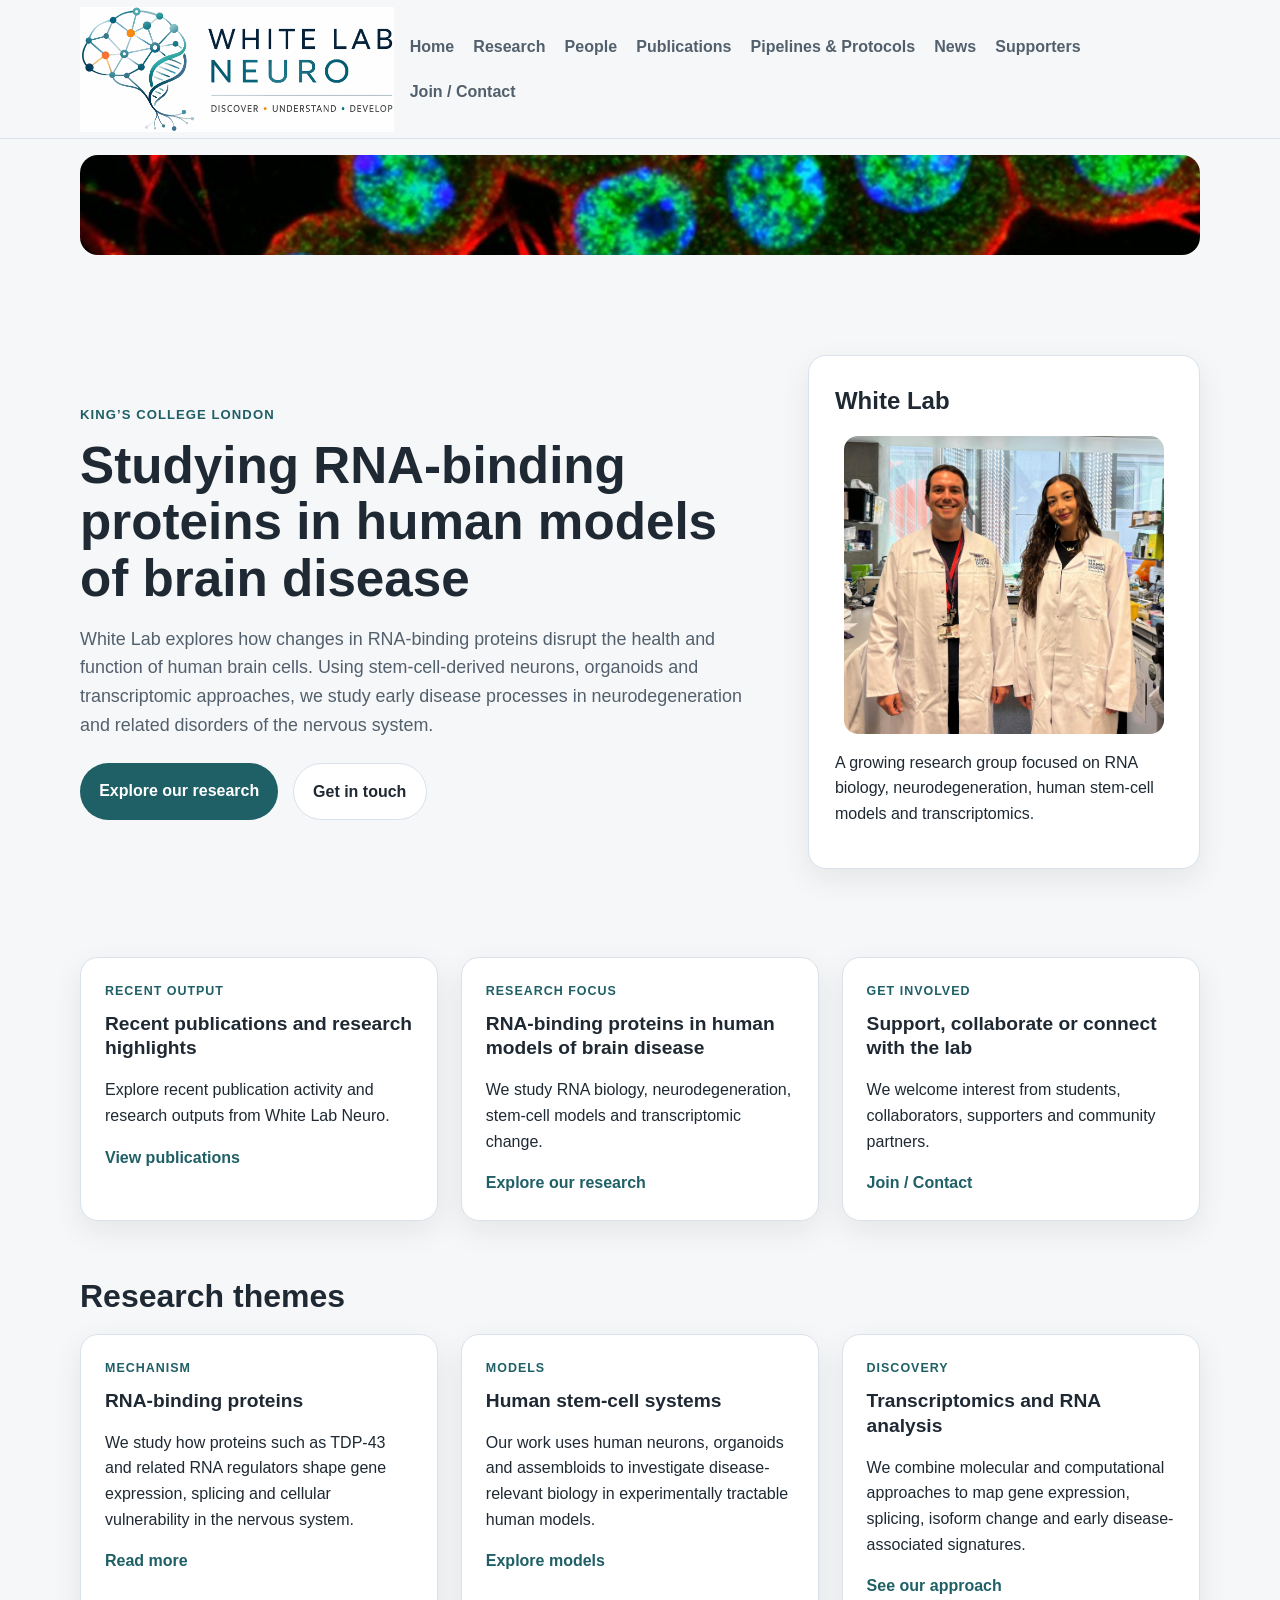
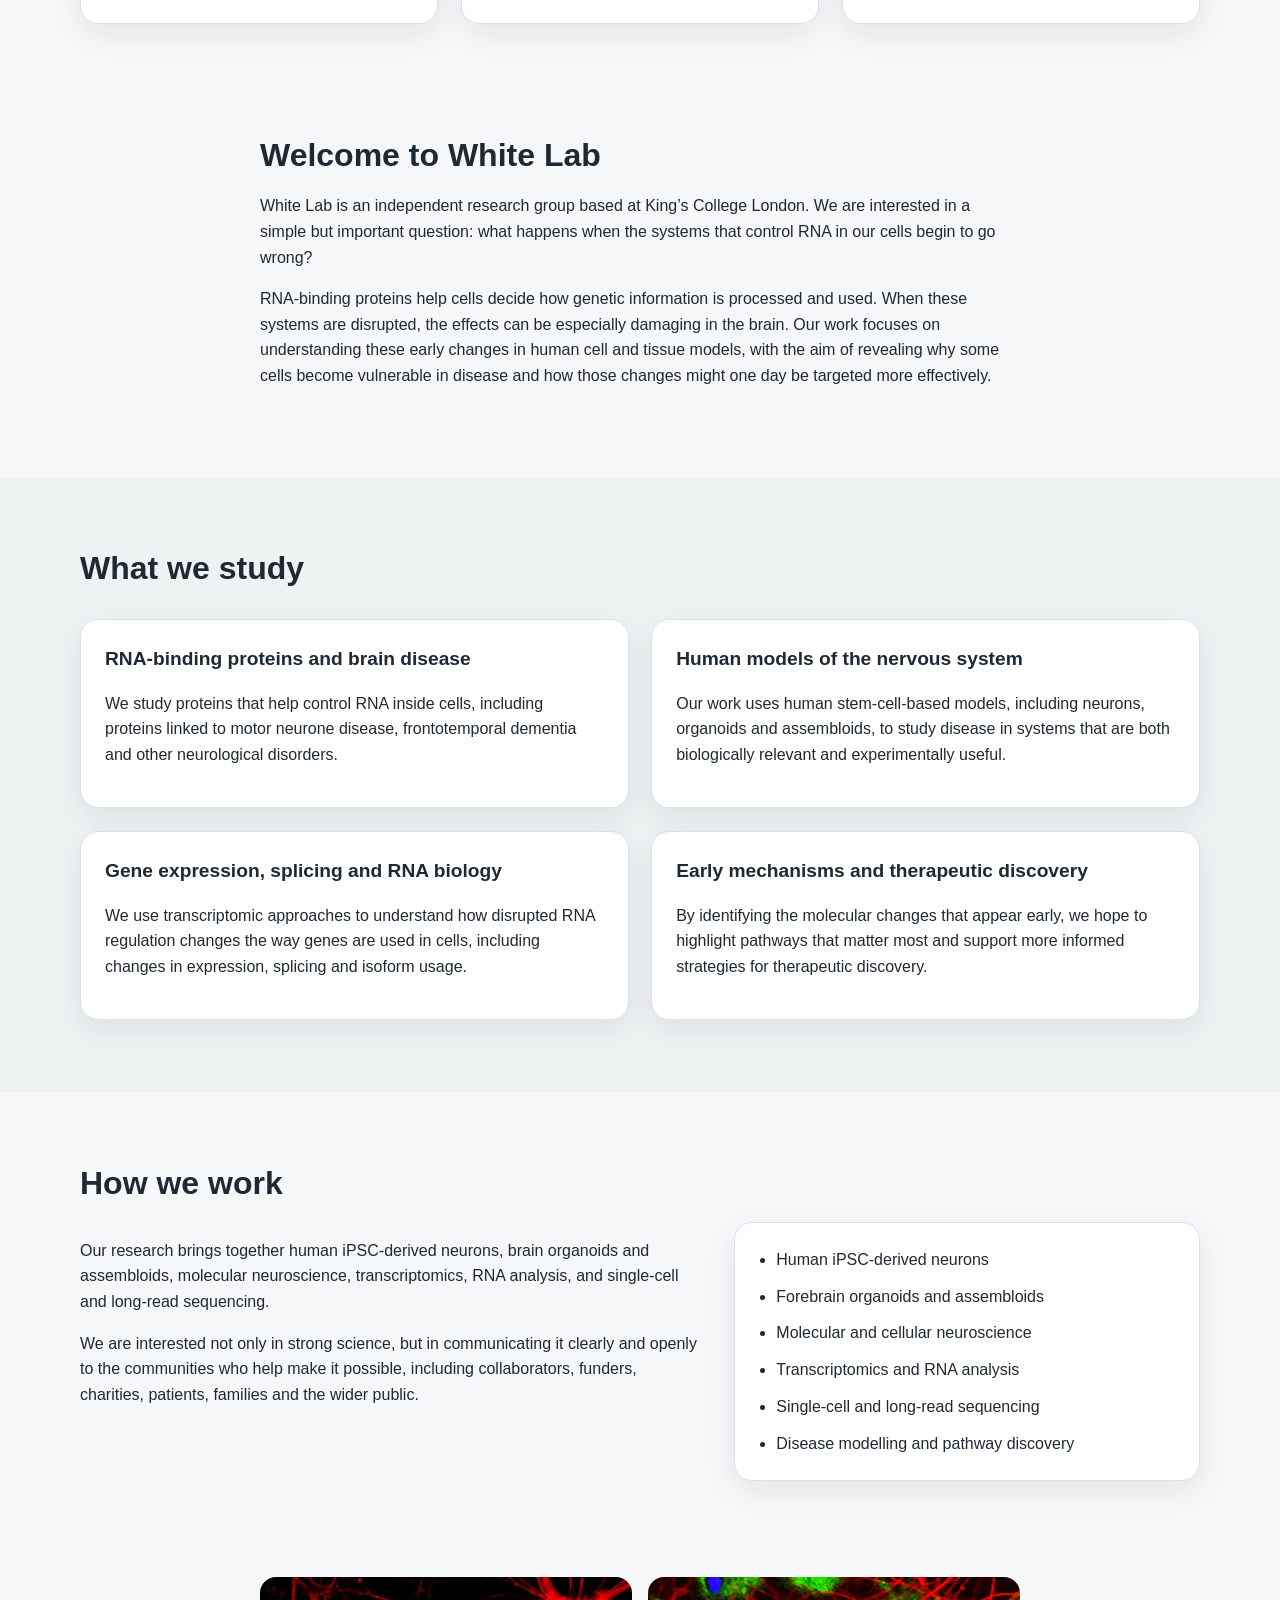
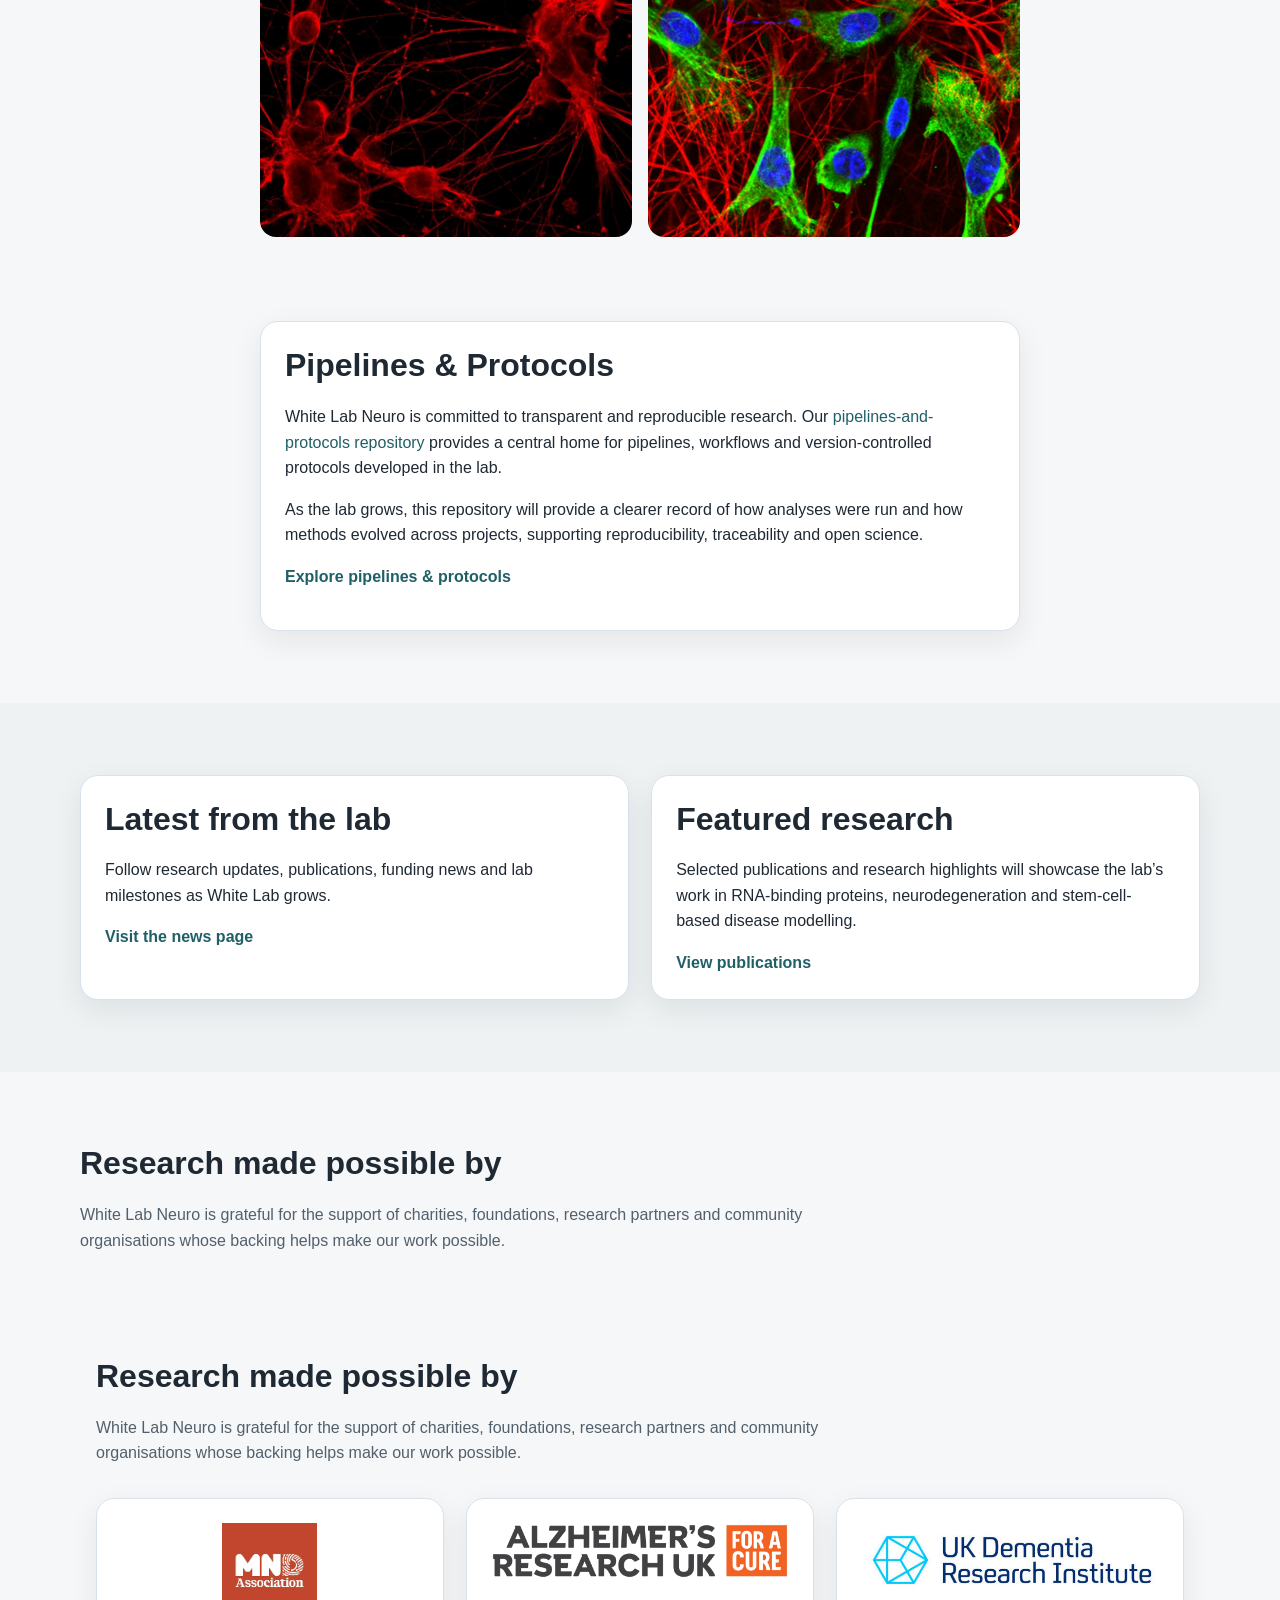
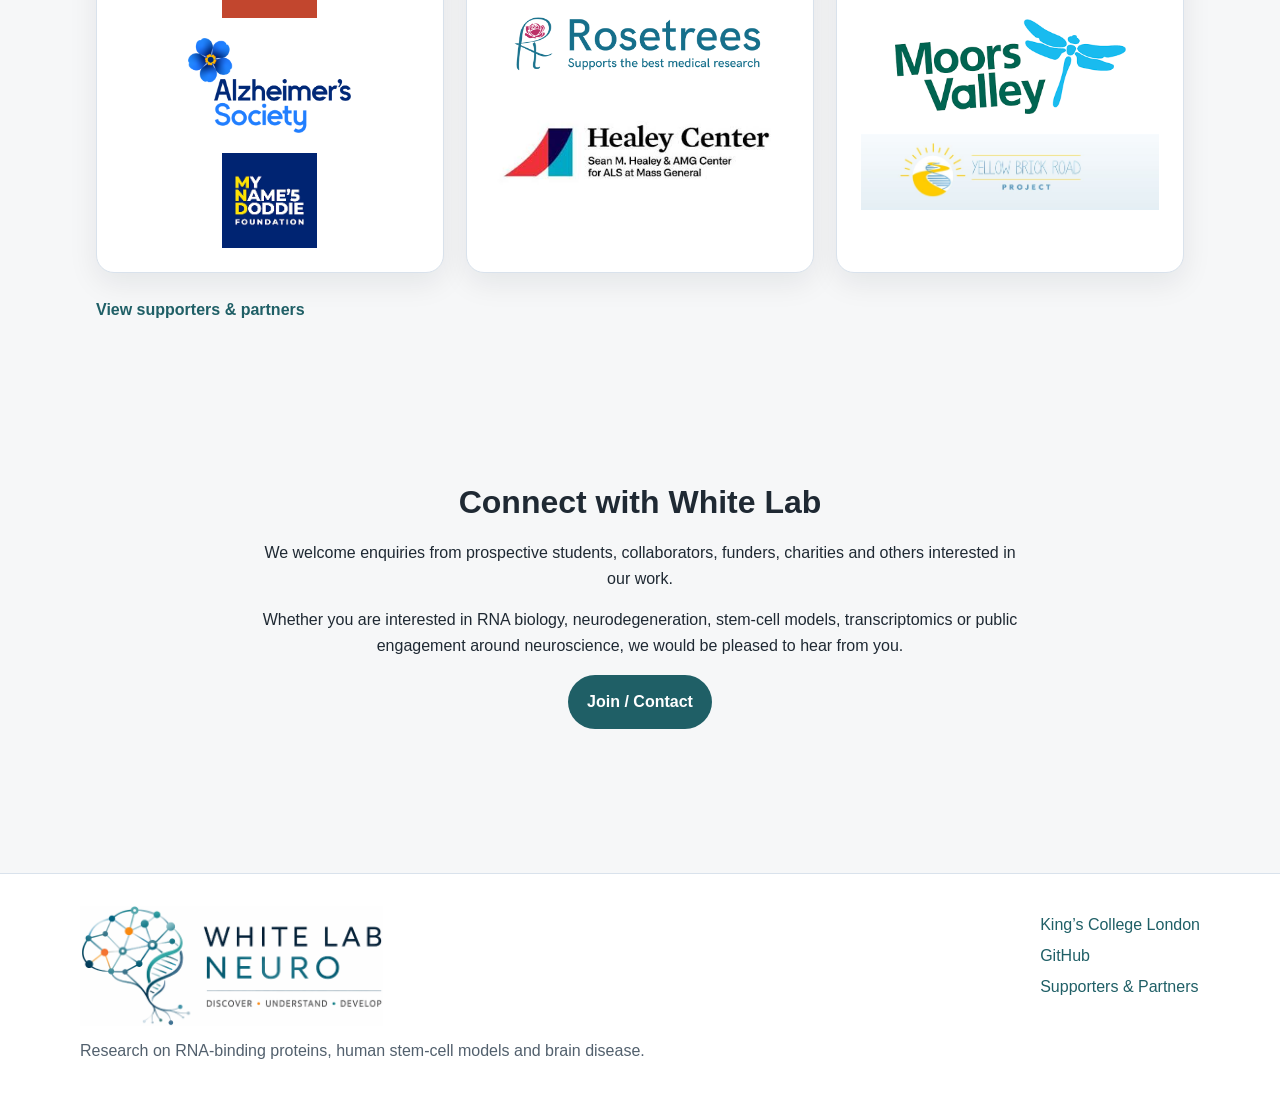
==== commit b2de8353: "Update index.html" ====
--- a/index.html
+++ b/index.html
@@ -101,34 +101,38 @@
   </div>
 </section>
 
-<section class="section highlights-section">
-  <div class="container">
-    <div class="highlights-grid">
-      <article class="highlight-card">
-        <p class="highlight-label">Recent output</p>
-        <h3>Recent publications and research highlights</h3>
-        <p>
-          Explore recent publication activity and research outputs from White Lab Neuro.
-        </p>
-        <a class="text-link" href="publications.html">View publications</a>
-      </article>
-
-      <article class="highlight-card">
-        <p class="highlight-label">Research focus</p>
-        <h3>RNA-binding proteins in human models of brain disease</h3>
-        <p>
-          We study RNA biology, neurodegeneration, stem-cell models and transcriptomic change.
-        </p>
-        <a class="text-link" href="research.html">Explore our research</a>
-      </article>
-
-      <article class="highlight-card">
-        <p class="highlight-label">Get involved</p>
-        <h3>Support, collaborate or connect with the lab</h3>
-        <p>
-          We welcome interest from students, collaborators, supporters and community partners.
-        </p>
-        <a class="text-link" href="contact.html">Join / Contact</a>
+<section class="section research-themes-section">
+  <div class="container">
+    <h2>Research themes</h2>
+    <div class="research-themes-grid">
+      <article class="research-theme-card">
+        <p class="research-theme-label">Mechanism</p>
+        <h3>RNA-binding proteins</h3>
+        <p>
+          We study how proteins such as TDP-43 and related RNA regulators shape gene expression,
+          splicing and cellular vulnerability in the nervous system.
+        </p>
+        <a class="text-link" href="research.html">Read more</a>
+      </article>
+
+      <article class="research-theme-card">
+        <p class="research-theme-label">Models</p>
+        <h3>Human stem-cell systems</h3>
+        <p>
+          Our work uses human neurons, organoids and assembloids to investigate disease-relevant
+          biology in experimentally tractable human models.
+        </p>
+        <a class="text-link" href="research.html">Explore models</a>
+      </article>
+
+      <article class="research-theme-card">
+        <p class="research-theme-label">Discovery</p>
+        <h3>Transcriptomics and RNA analysis</h3>
+        <p>
+          We combine molecular and computational approaches to map gene expression, splicing,
+          isoform change and early disease-associated signatures.
+        </p>
+        <a class="text-link" href="research.html">See our approach</a>
       </article>
     </div>
   </div>
--- a/style.css
+++ b/style.css
@@ -600,3 +600,54 @@
     grid-template-columns: 1fr;
   }
 }
+
+.research-themes-section {
+  padding-top: 1rem;
+  padding-bottom: 2.5rem;
+}
+
+.research-themes-grid {
+  display: grid;
+  grid-template-columns: repeat(3, minmax(0, 1fr));
+  gap: 1.4rem;
+}
+
+.research-theme-card {
+  background: var(--surface);
+  border: 1px solid var(--border);
+  border-radius: var(--radius);
+  box-shadow: var(--shadow);
+  padding: 1.5rem;
+  transition: transform 0.15s ease, box-shadow 0.15s ease;
+}
+
+.research-theme-card:hover {
+  transform: translateY(-3px);
+  box-shadow: 0 16px 40px rgba(15, 23, 42, 0.12);
+}
+
+.research-theme-label {
+  margin: 0 0 0.6rem;
+  text-transform: uppercase;
+  letter-spacing: 0.08em;
+  font-size: 0.78rem;
+  color: var(--accent);
+  font-weight: 700;
+}
+
+.research-theme-card h3 {
+  margin-top: 0;
+  margin-bottom: 0.75rem;
+  font-size: 1.2rem;
+  line-height: 1.3;
+}
+
+.research-theme-card p:last-of-type {
+  margin-bottom: 1rem;
+}
+
+@media (max-width: 900px) {
+  .research-themes-grid {
+    grid-template-columns: 1fr;
+  }
+}
